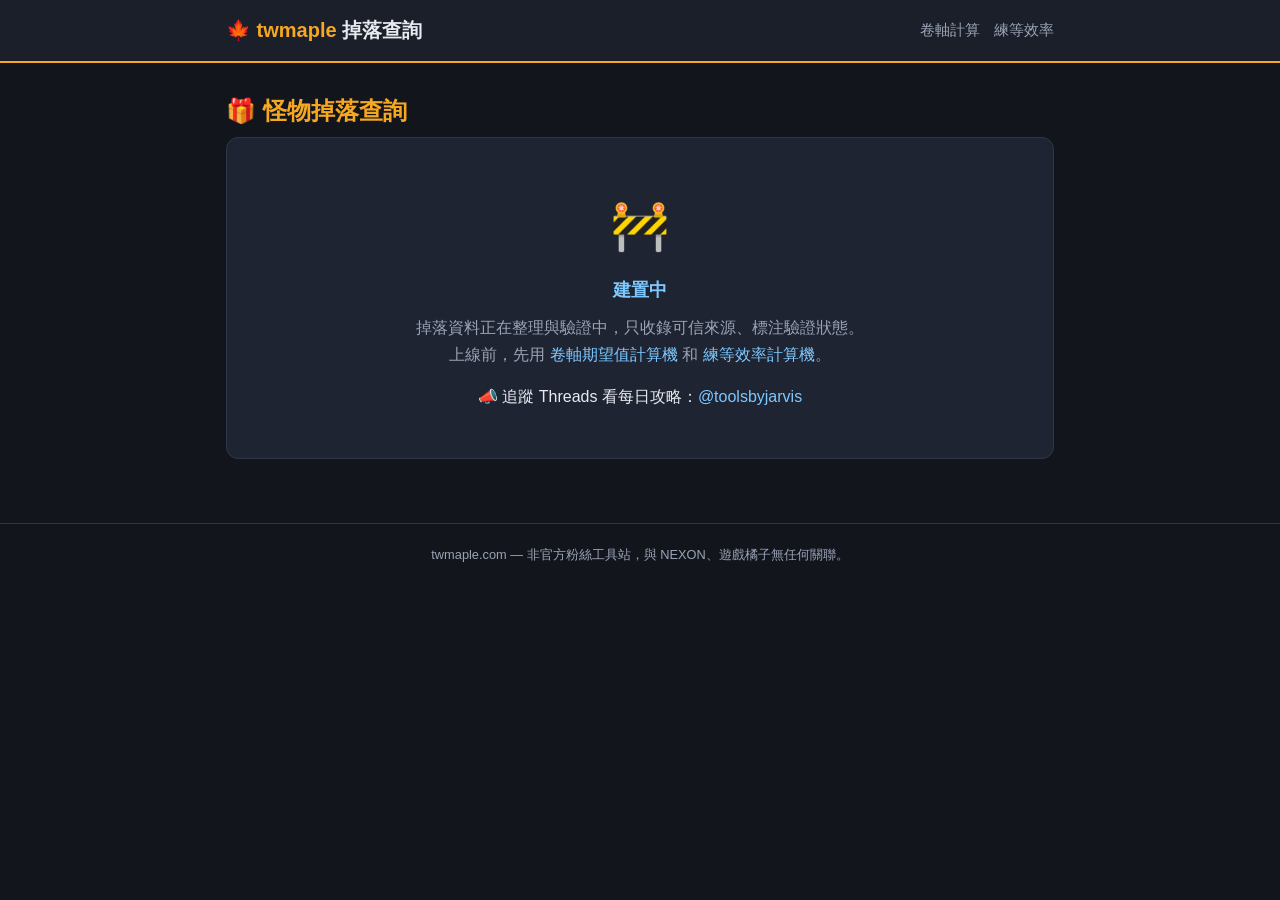
==== drop.html @ 74c35a29 "twmaple v1: 卷軸期望值+練等效率計算機" ====
<!DOCTYPE html>
<html lang="zh-Hant">
<head>
<meta charset="UTF-8">
<meta name="viewport" content="width=device-width,initial-scale=1">
<title>楓之谷經典版 怪物掉落查詢（建置中）｜twmaple</title>
<meta name="description" content="楓之谷經典版怪物掉落查詢工具建置中，掉落資料整理與社群驗證進行中。先用卷軸期望值與練等效率計算機。">
<link rel="canonical" href="https://twmaple.com/drop.html">
<link rel="stylesheet" href="style.css">
</head>
<body>
<header class="site"><div class="wrap">
  <div class="logo"><a href="index.html" style="color:var(--accent)">🍁 twmaple</a> <span>掉落查詢</span></div>
  <nav class="top"><a href="scroll.html">卷軸計算</a><a href="exp.html">練等效率</a></nav>
</div></header>
<main><div class="wrap">
  <h1>🎁 怪物掉落查詢</h1>
  <div class="panel" style="text-align:center;padding:48px 18px">
    <div style="font-size:3rem">🚧</div>
    <h2 style="margin-top:10px">建置中</h2>
    <p style="color:var(--muted);margin-top:8px">掉落資料正在整理與驗證中，只收錄可信來源、標注驗證狀態。<br>上線前，先用 <a href="scroll.html">卷軸期望值計算機</a> 和 <a href="exp.html">練等效率計算機</a>。</p>
    <p style="margin-top:16px">📣 追蹤 Threads 看每日攻略：<a href="https://www.threads.com/@toolsbyjarvis" target="_blank" rel="noopener">@toolsbyjarvis</a></p>
  </div>
</div></main>
<footer><div class="wrap"><p>twmaple.com — 非官方粉絲工具站，與 NEXON、遊戲橘子無任何關聯。</p></div></footer>
</body>
</html>
---- style.css ----
:root{
  --bg:#12151c;--bg2:#1a1f2a;--card:#20263400;--panel:#1e2432;
  --accent:#f6a821;--accent2:#7ec8ff;--text:#e8eaf0;--muted:#9aa3b5;
  --border:#2e3648;--ok:#5dd58a;--bad:#ff7a7a;
}
*{box-sizing:border-box;margin:0;padding:0}
body{background:var(--bg);color:var(--text);font-family:"PingFang TC","Noto Sans TC","Microsoft JhengHei",sans-serif;line-height:1.65;font-size:16px}
a{color:var(--accent2);text-decoration:none}
a:hover{text-decoration:underline}
.wrap{max-width:860px;margin:0 auto;padding:0 16px}
header.site{background:var(--bg2);border-bottom:2px solid var(--accent);padding:14px 0}
header.site .wrap{display:flex;align-items:center;justify-content:space-between;flex-wrap:wrap;gap:8px}
.logo{font-size:1.25rem;font-weight:800;color:var(--accent)}
.logo span{color:var(--text);font-weight:600}
nav.top a{color:var(--muted);margin-left:14px;font-size:.92rem}
nav.top a:hover{color:var(--accent)}
main{padding:28px 0 48px}
h1{font-size:1.5rem;margin-bottom:6px;color:var(--accent)}
h2{font-size:1.15rem;margin:26px 0 10px;color:var(--accent2)}
p.sub{color:var(--muted);margin-bottom:20px;font-size:.95rem}
.cards{display:grid;grid-template-columns:1fr;gap:14px;margin-top:20px}
@media(min-width:640px){.cards{grid-template-columns:repeat(3,1fr)}}
.card{background:var(--panel);border:1px solid var(--border);border-radius:12px;padding:18px;display:block;color:var(--text);transition:.15s}
.card:hover{border-color:var(--accent);text-decoration:none;transform:translateY(-2px)}
.card .ic{font-size:1.8rem}
.card h3{margin:8px 0 4px;font-size:1.05rem;color:var(--accent)}
.card p{color:var(--muted);font-size:.88rem}
.panel{background:var(--panel);border:1px solid var(--border);border-radius:12px;padding:18px;margin-bottom:16px}
label{display:block;font-size:.9rem;color:var(--muted);margin:12px 0 4px}
input,select{width:100%;background:var(--bg);border:1px solid var(--border);border-radius:8px;color:var(--text);padding:10px 12px;font-size:1rem}
input:focus,select:focus{outline:none;border-color:var(--accent)}
.grid2{display:grid;grid-template-columns:1fr;gap:0 16px}
@media(min-width:560px){.grid2{grid-template-columns:1fr 1fr}}
button.go{margin-top:18px;width:100%;background:var(--accent);color:#1a1408;border:none;border-radius:8px;padding:12px;font-size:1.05rem;font-weight:700;cursor:pointer}
button.go:hover{filter:brightness(1.1)}
.presets{display:flex;flex-wrap:wrap;gap:8px;margin-top:10px}
.presets button{background:var(--bg);border:1px solid var(--border);color:var(--accent2);border-radius:20px;padding:6px 14px;font-size:.85rem;cursor:pointer}
.presets button:hover{border-color:var(--accent2)}
.result{background:var(--bg2);border:1px solid var(--accent);border-radius:12px;padding:18px;margin-top:18px;display:none}
.result.show{display:block}
.result .big{font-size:1.5rem;font-weight:800;color:var(--accent)}
.result table{width:100%;border-collapse:collapse;margin-top:12px;font-size:.9rem}
.result th,.result td{padding:6px 8px;border-bottom:1px solid var(--border);text-align:right}
.result th:first-child,.result td:first-child{text-align:left}
.result th{color:var(--muted);font-weight:600}
.ok{color:var(--ok)}.bad{color:var(--bad)}
.note{font-size:.82rem;color:var(--muted);margin-top:14px;border-left:3px solid var(--border);padding-left:10px}
footer{border-top:1px solid var(--border);padding:20px 0 32px;color:var(--muted);font-size:.8rem;text-align:center}
footer a{color:var(--muted)}
.badge{display:inline-block;background:var(--bg);border:1px solid var(--border);border-radius:6px;padding:2px 8px;font-size:.78rem;color:var(--muted);margin-left:6px}
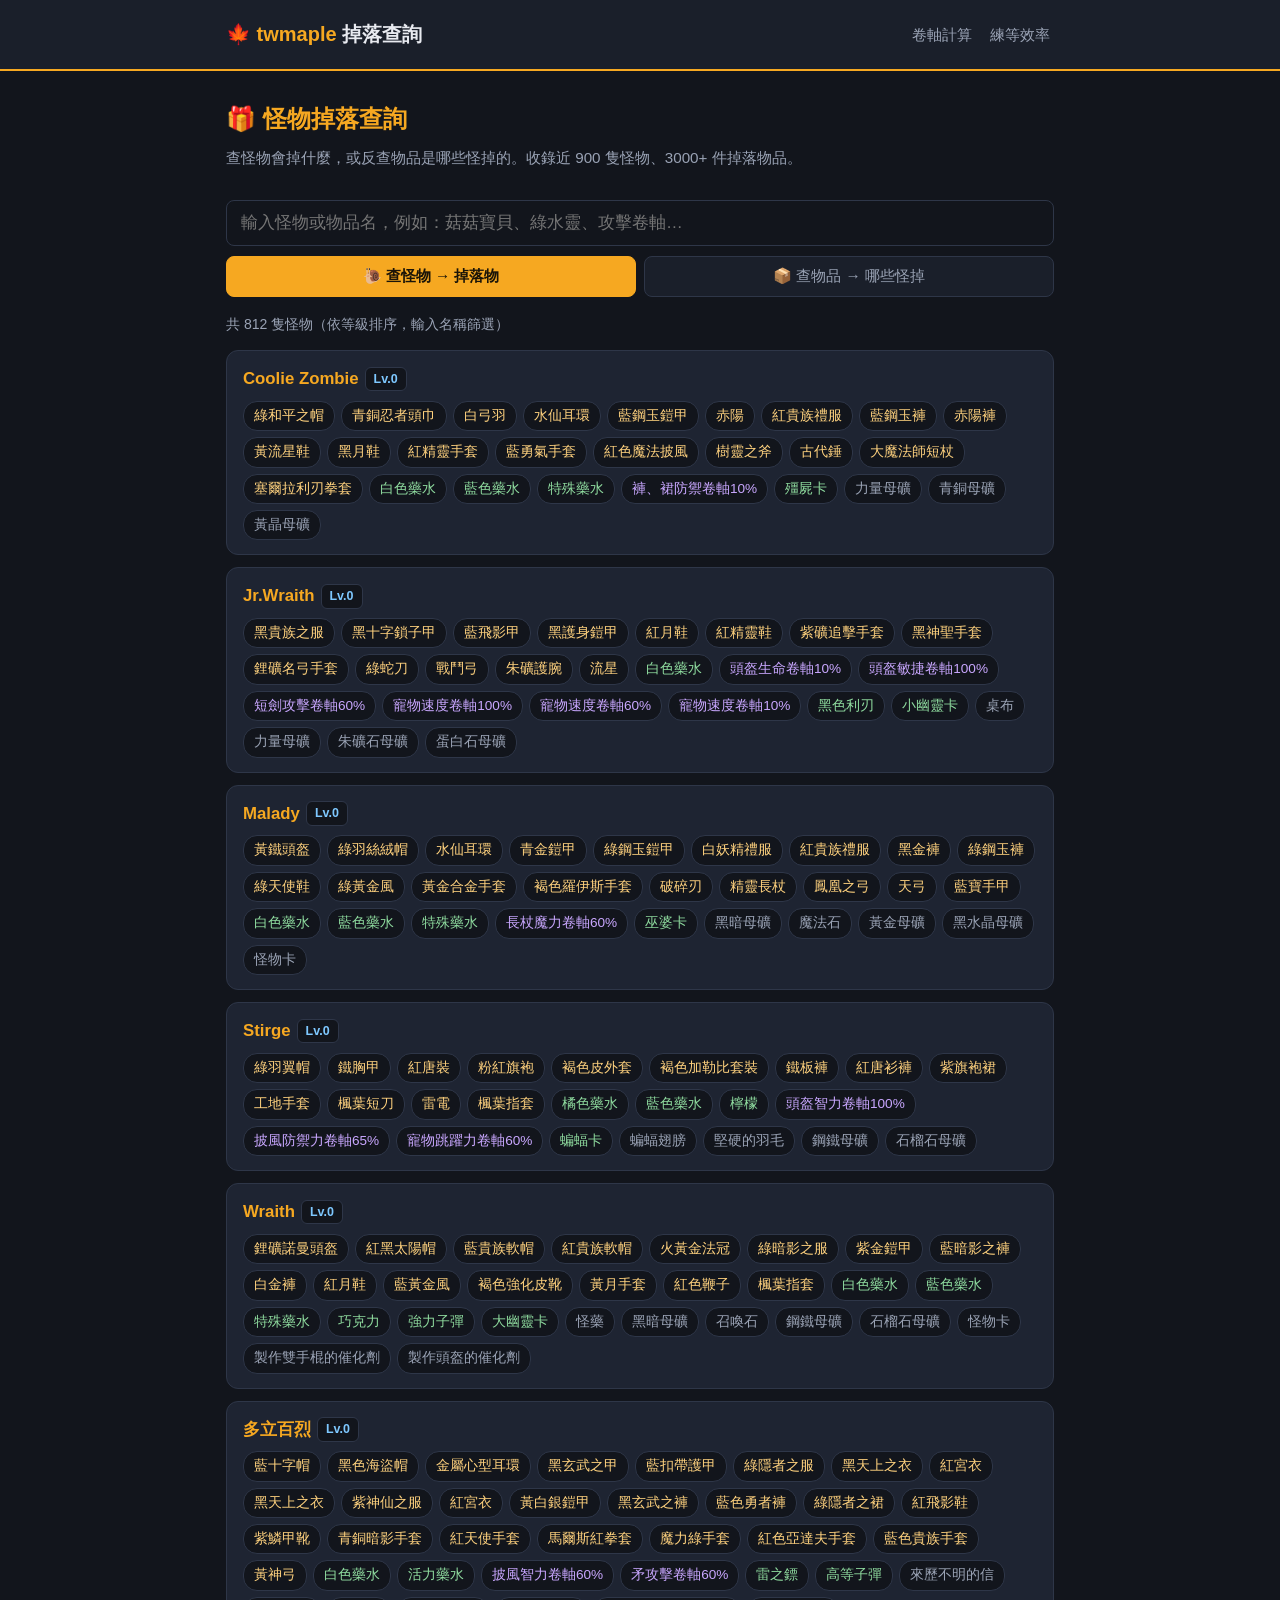
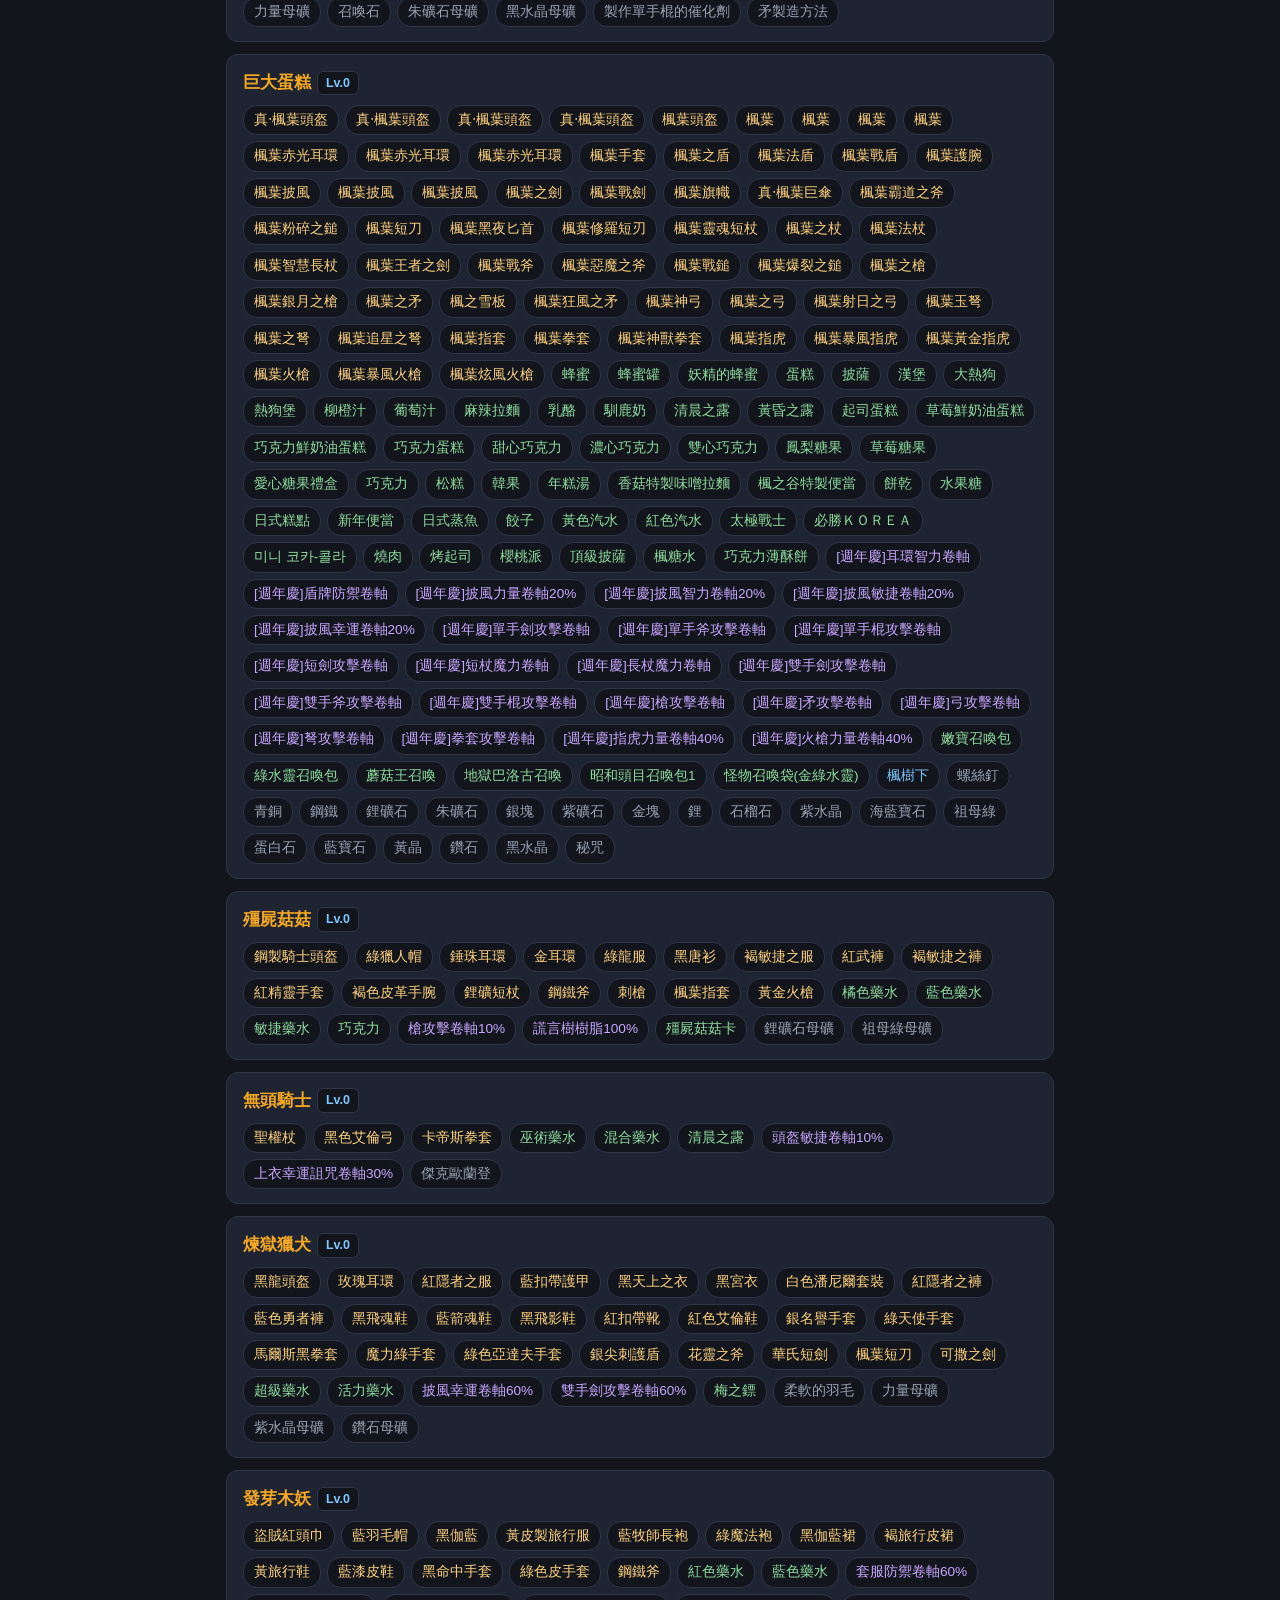
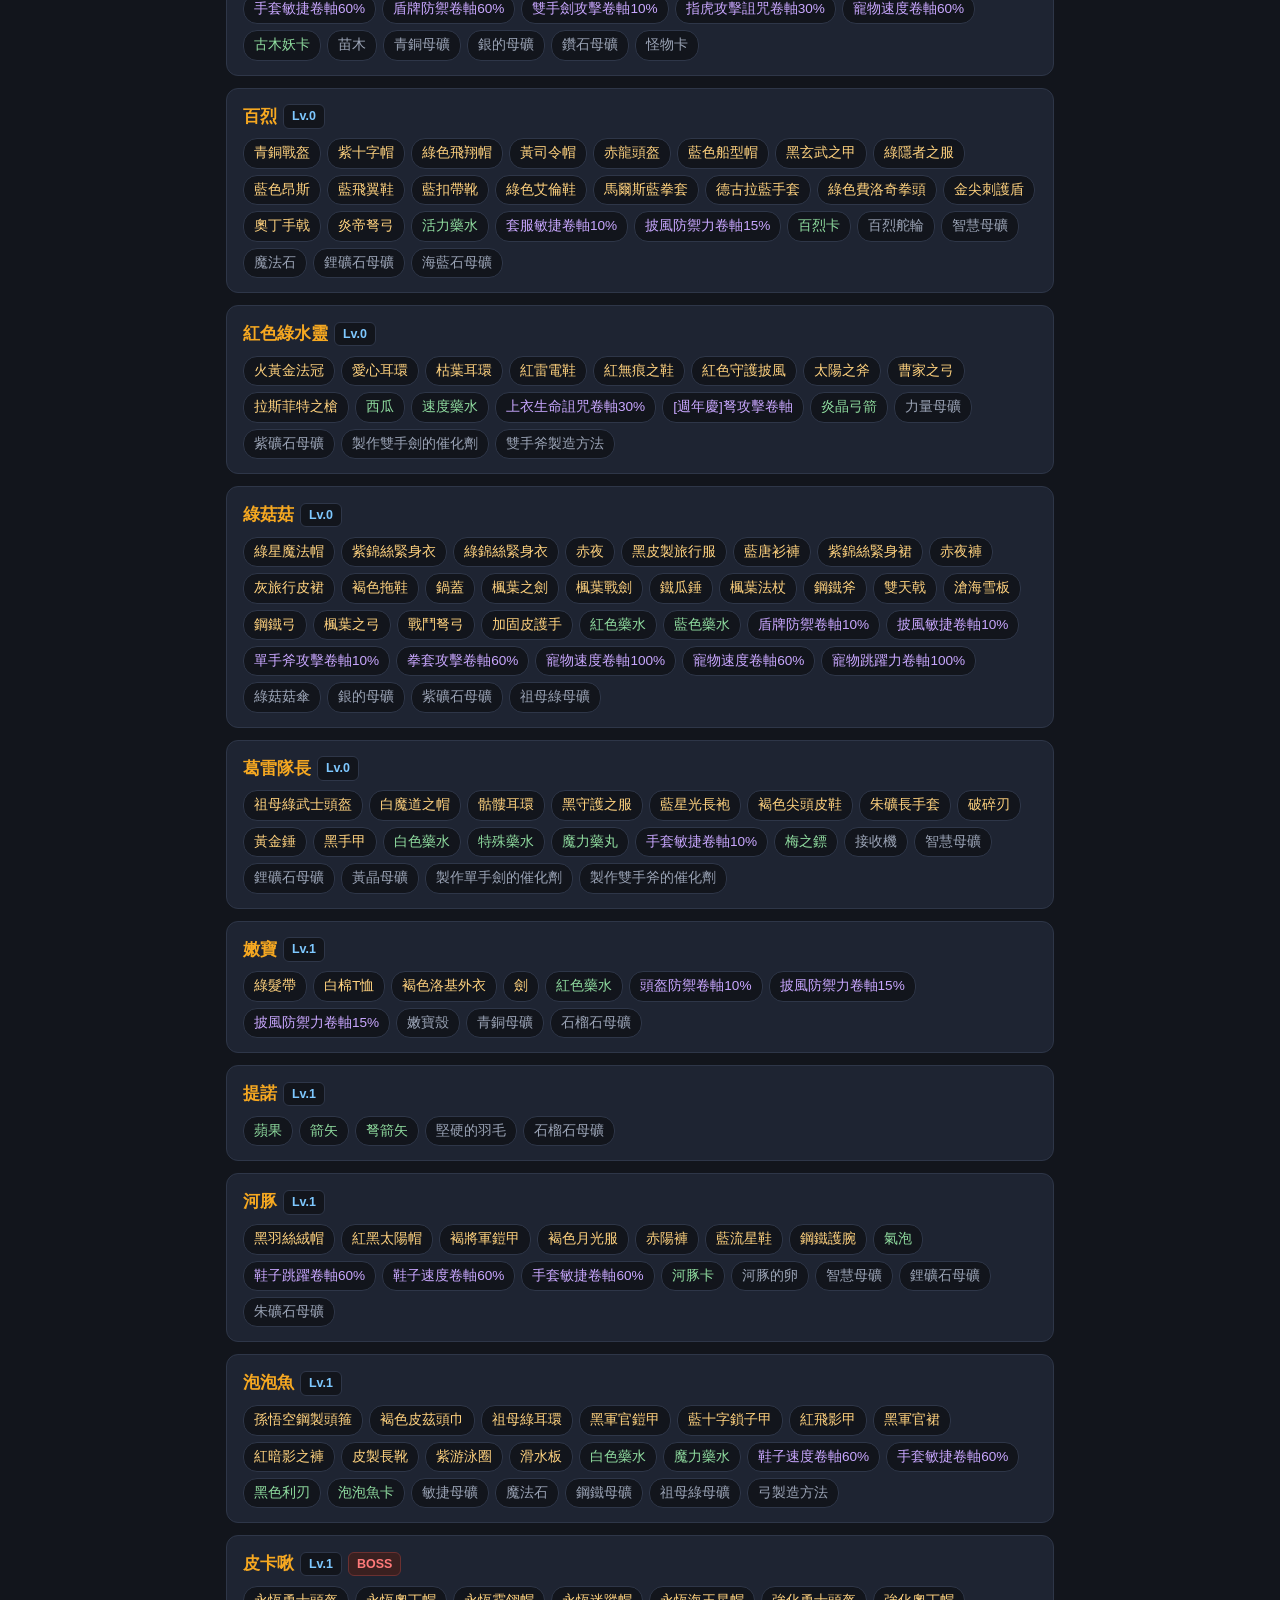
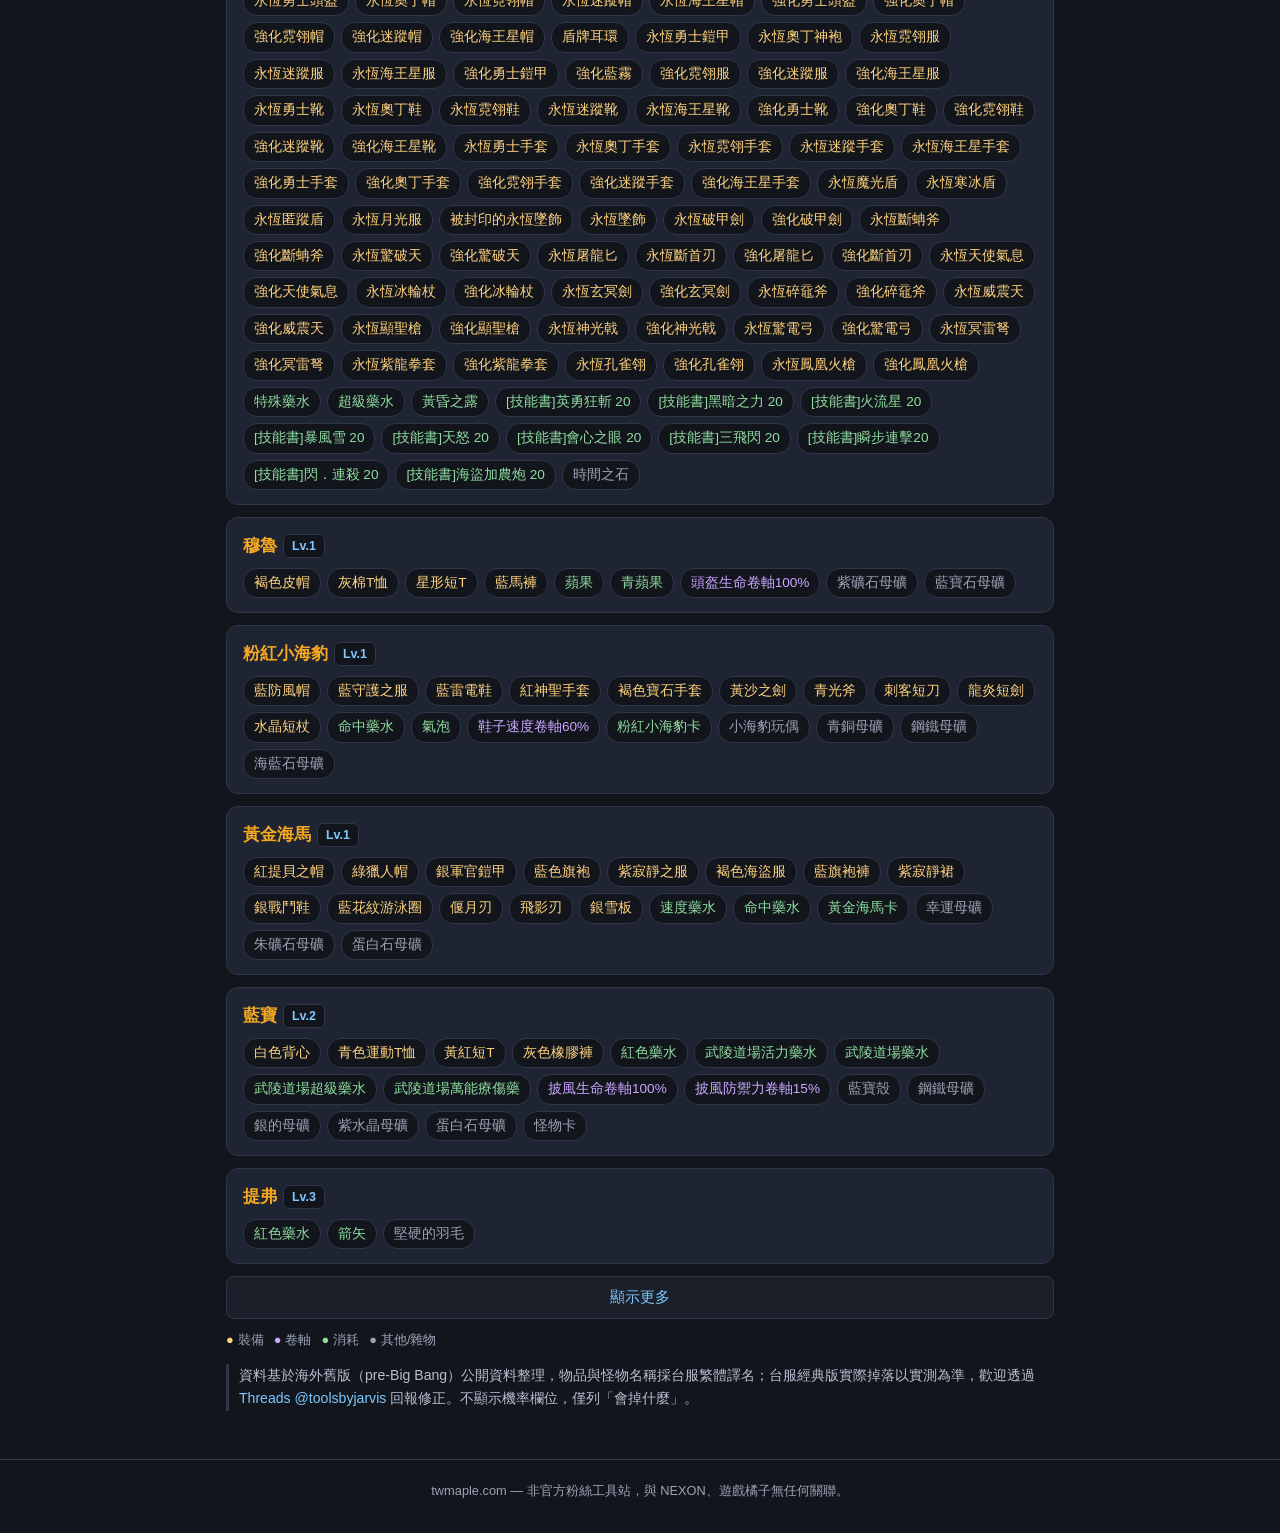
==== commit 9340b6a1: "掉落查詢 v1：近 700 怪 × 3000 物品，繁中雙向搜尋" ====
--- a/drop.html
+++ b/drop.html
@@ -3,10 +3,32 @@
 <head>
 <meta charset="UTF-8">
 <meta name="viewport" content="width=device-width,initial-scale=1">
-<title>楓之谷經典版 怪物掉落查詢（建置中）｜twmaple</title>
-<meta name="description" content="楓之谷經典版怪物掉落查詢工具建置中，掉落資料整理與社群驗證進行中。先用卷軸期望值與練等效率計算機。">
+<title>楓之谷經典版 怪物掉落查詢｜twmaple</title>
+<meta name="description" content="楓之谷經典版怪物掉落查詢：輸入怪物名查掉落物，或輸入物品名查哪些怪會掉。收錄近 900 隻怪物、3000+ 掉落物品，繁體中文，手機可用。">
 <link rel="canonical" href="https://twmaple.com/drop.html">
 <link rel="stylesheet" href="style.css">
+<style>
+.searchbar{position:sticky;top:0;z-index:5;background:var(--bg);padding:10px 0 6px}
+.searchbar input{font-size:1.05rem;padding:12px 14px}
+.tabs{display:flex;gap:8px;margin-top:10px}
+.tabs button{flex:1;background:var(--bg2);border:1px solid var(--border);color:var(--muted);border-radius:8px;padding:9px 0;font-size:.95rem;cursor:pointer}
+.tabs button.on{background:var(--accent);color:#1a1408;font-weight:700;border-color:var(--accent)}
+.hits{margin-top:14px}
+.mobcard{background:var(--panel);border:1px solid var(--border);border-radius:12px;padding:14px 16px;margin-bottom:12px}
+.mobcard h3{color:var(--accent);font-size:1.05rem;display:flex;align-items:center;flex-wrap:wrap;gap:6px}
+.lv{font-size:.78rem;background:var(--bg);border:1px solid var(--border);border-radius:6px;padding:1px 8px;color:var(--accent2);font-weight:600}
+.boss{font-size:.78rem;background:#3a2020;border:1px solid #6b3030;border-radius:6px;padding:1px 8px;color:var(--bad);font-weight:600}
+.dl{margin-top:8px;display:flex;flex-wrap:wrap;gap:6px}
+.it{font-size:.85rem;border:1px solid var(--border);border-radius:14px;padding:3px 10px;background:var(--bg);cursor:pointer}
+.it:hover{border-color:var(--accent2)}
+.it.equip{color:#ffd27e}.it.scroll{color:#c9a7ff}.it.use{color:#8fdc9f}.it.etc{color:#9aa3b5}.it.other{color:#7ec8ff}
+.it.hl{border-color:var(--accent);color:var(--accent);font-weight:700}
+.legend{display:flex;flex-wrap:wrap;gap:10px;font-size:.8rem;color:var(--muted);margin-top:10px}
+.legend span::before{content:"●";margin-right:4px}
+.lg-equip::before{color:#ffd27e}.lg-scroll::before{color:#c9a7ff}.lg-use::before{color:#8fdc9f}.lg-etc::before{color:#9aa3b5}
+.count{color:var(--muted);font-size:.88rem;margin-top:10px}
+.more{width:100%;background:var(--bg2);border:1px solid var(--border);color:var(--accent2);border-radius:8px;padding:10px;font-size:.95rem;cursor:pointer;margin-top:4px}
+</style>
 </head>
 <body>
 <header class="site"><div class="wrap">
@@ -15,13 +37,83 @@
 </div></header>
 <main><div class="wrap">
   <h1>🎁 怪物掉落查詢</h1>
-  <div class="panel" style="text-align:center;padding:48px 18px">
-    <div style="font-size:3rem">🚧</div>
-    <h2 style="margin-top:10px">建置中</h2>
-    <p style="color:var(--muted);margin-top:8px">掉落資料正在整理與驗證中，只收錄可信來源、標注驗證狀態。<br>上線前，先用 <a href="scroll.html">卷軸期望值計算機</a> 和 <a href="exp.html">練等效率計算機</a>。</p>
-    <p style="margin-top:16px">📣 追蹤 Threads 看每日攻略：<a href="https://www.threads.com/@toolsbyjarvis" target="_blank" rel="noopener">@toolsbyjarvis</a></p>
+  <p class="sub">查怪物會掉什麼，或反查物品是哪些怪掉的。收錄近 900 隻怪物、3000+ 件掉落物品。</p>
+
+  <div class="searchbar">
+    <input id="q" type="search" placeholder="輸入怪物或物品名，例如：菇菇寶貝、綠水靈、攻擊卷軸…" autocomplete="off">
+    <div class="tabs">
+      <button id="tabMob" class="on">🐌 查怪物 → 掉落物</button>
+      <button id="tabItem">📦 查物品 → 哪些怪掉</button>
+    </div>
   </div>
+
+  <div id="count" class="count"></div>
+  <div id="hits" class="hits"></div>
+  <button id="more" class="more" style="display:none">顯示更多</button>
+
+  <div class="legend">
+    <span class="lg-equip">裝備</span><span class="lg-scroll">卷軸</span><span class="lg-use">消耗</span><span class="lg-etc">其他/雜物</span>
+  </div>
+  <p class="note">資料基於海外舊版（pre-Big Bang）公開資料整理，物品與怪物名稱採台服繁體譯名；台服經典版實際掉落以實測為準，歡迎透過 <a href="https://www.threads.com/@toolsbyjarvis" target="_blank" rel="noopener">Threads @toolsbyjarvis</a> 回報修正。不顯示機率欄位，僅列「會掉什麼」。</p>
 </div></main>
 <footer><div class="wrap"><p>twmaple.com — 非官方粉絲工具站，與 NEXON、遊戲橘子無任何關聯。</p></div></footer>
+<script>
+let DATA=null, mode='mob', shown=0, curList=[];
+const $=id=>document.getElementById(id);
+const hitsEl=$('hits'), countEl=$('count'), moreBtn=$('more'), qEl=$('q');
+const CATN={equip:'裝備',scroll:'卷軸',use:'消耗',etc:'其他',other:'其他'};
+fetch('data/drops.json').then(r=>r.json()).then(d=>{
+  DATA=d;
+  // 反向索引：itemid -> [mob indexes]
+  DATA.byItem={};
+  d.mobs.forEach((m,idx)=>m.d.forEach(i=>{(DATA.byItem[i]=DATA.byItem[i]||[]).push(idx)}));
+  render();
+});
+function esc(s){return s.replace(/[&<>"]/g,c=>({'&':'&amp;','<':'&lt;','>':'&gt;','"':'&quot;'}[c]))}
+function mobCard(m, hlItem){
+  const tags=m.d.map(i=>{
+    const it=DATA.items[i]; if(!it) return '';
+    const hl=(hlItem&&i==hlItem)?' hl':'';
+    return `<span class="it ${it.c}${hl}" data-i="${i}" title="${CATN[it.c]}">${esc(it.n)}</span>`;
+  }).join('');
+  return `<div class="mobcard"><h3>${esc(m.n)} <span class="lv">Lv.${m.lv}</span>${m.b?'<span class="boss">BOSS</span>':''}</h3><div class="dl">${tags}</div></div>`;
+}
+function render(){
+  if(!DATA) return;
+  const q=qEl.value.trim().toLowerCase();
+  hitsEl.innerHTML=''; shown=0;
+  if(mode==='mob'){
+    curList = q ? DATA.mobs.filter(m=>m.n.toLowerCase().includes(q)) : DATA.mobs;
+    countEl.textContent = q ? `找到 ${curList.length} 隻怪物` : `共 ${DATA.mobs.length} 隻怪物（依等級排序，輸入名稱篩選）`;
+    showMore();
+  }else{
+    if(!q){ countEl.textContent='輸入物品名稱，例如：攻擊卷軸、青銅、楓葉'; moreBtn.style.display='none'; return; }
+    const ids=Object.keys(DATA.items).filter(i=>DATA.items[i].n.toLowerCase().includes(q));
+    countEl.textContent=`找到 ${ids.length} 件物品`;
+    let html='';
+    ids.slice(0,30).forEach(i=>{
+      const it=DATA.items[i], mobs=(DATA.byItem[i]||[]).map(x=>DATA.mobs[x]);
+      html+=`<div class="mobcard"><h3><span class="it ${it.c} hl">${esc(it.n)}</span> <span class="lv">${CATN[it.c]}</span></h3><div class="dl">${mobs.sort((a,b)=>a.lv-b.lv).map(m=>`<span class="it" data-m="${m.id}">${esc(m.n)} <small style="color:var(--muted)">Lv.${m.lv}</small></span>`).join('')||'<span style="color:var(--muted);font-size:.85rem">無怪物掉落記錄</span>'}</div></div>`;
+    });
+    if(ids.length>30) html+=`<p class="count">僅顯示前 30 件，請輸入更完整名稱。</p>`;
+    hitsEl.innerHTML=html; moreBtn.style.display='none';
+  }
+}
+function showMore(){
+  const next=curList.slice(shown,shown+25);
+  hitsEl.insertAdjacentHTML('beforeend', next.map(m=>mobCard(m)).join(''));
+  shown+=next.length;
+  moreBtn.style.display = shown<curList.length ? 'block' : 'none';
+}
+moreBtn.onclick=showMore;
+qEl.addEventListener('input',()=>render());
+$('tabMob').onclick=()=>{mode='mob';$('tabMob').classList.add('on');$('tabItem').classList.remove('on');render();};
+$('tabItem').onclick=()=>{mode='item';$('tabItem').classList.add('on');$('tabMob').classList.remove('on');render();};
+hitsEl.addEventListener('click',e=>{
+  const t=e.target.closest('.it'); if(!t) return;
+  if(t.dataset.i){ mode='item'; $('tabItem').click(); qEl.value=DATA.items[t.dataset.i].n; render(); window.scrollTo({top:0}); }
+  else if(t.dataset.m){ mode='mob'; $('tabMob').click(); const m=DATA.mobs.find(x=>x.id==t.dataset.m); if(m){qEl.value=m.n; render(); window.scrollTo({top:0});} }
+});
+</script>
 </body>
 </html>
--- a/style.css
+++ b/style.css
@@ -12,7 +12,7 @@
 header.site .wrap{display:flex;align-items:center;justify-content:space-between;flex-wrap:wrap;gap:8px}
 .logo{font-size:1.25rem;font-weight:800;color:var(--accent)}
 .logo span{color:var(--text);font-weight:600}
-nav.top a{color:var(--muted);margin-left:14px;font-size:.92rem}
+nav.top a{color:var(--muted);margin-left:10px;font-size:.95rem;padding:8px 4px;display:inline-block}
 nav.top a:hover{color:var(--accent)}
 main{padding:28px 0 48px}
 h1{font-size:1.5rem;margin-bottom:6px;color:var(--accent)}
@@ -40,11 +40,13 @@
 .result.show{display:block}
 .result .big{font-size:1.5rem;font-weight:800;color:var(--accent)}
 .result table{width:100%;border-collapse:collapse;margin-top:12px;font-size:.9rem}
+.result td,.result th{white-space:nowrap}
+.result{overflow-x:auto}
 .result th,.result td{padding:6px 8px;border-bottom:1px solid var(--border);text-align:right}
 .result th:first-child,.result td:first-child{text-align:left}
 .result th{color:var(--muted);font-weight:600}
 .ok{color:var(--ok)}.bad{color:var(--bad)}
-.note{font-size:.82rem;color:var(--muted);margin-top:14px;border-left:3px solid var(--border);padding-left:10px}
+.note{font-size:.88rem;color:#b6bfd1;margin-top:14px;border-left:3px solid var(--border);padding-left:10px}
 footer{border-top:1px solid var(--border);padding:20px 0 32px;color:var(--muted);font-size:.8rem;text-align:center}
 footer a{color:var(--muted)}
 .badge{display:inline-block;background:var(--bg);border:1px solid var(--border);border-radius:6px;padding:2px 8px;font-size:.78rem;color:var(--muted);margin-left:6px}
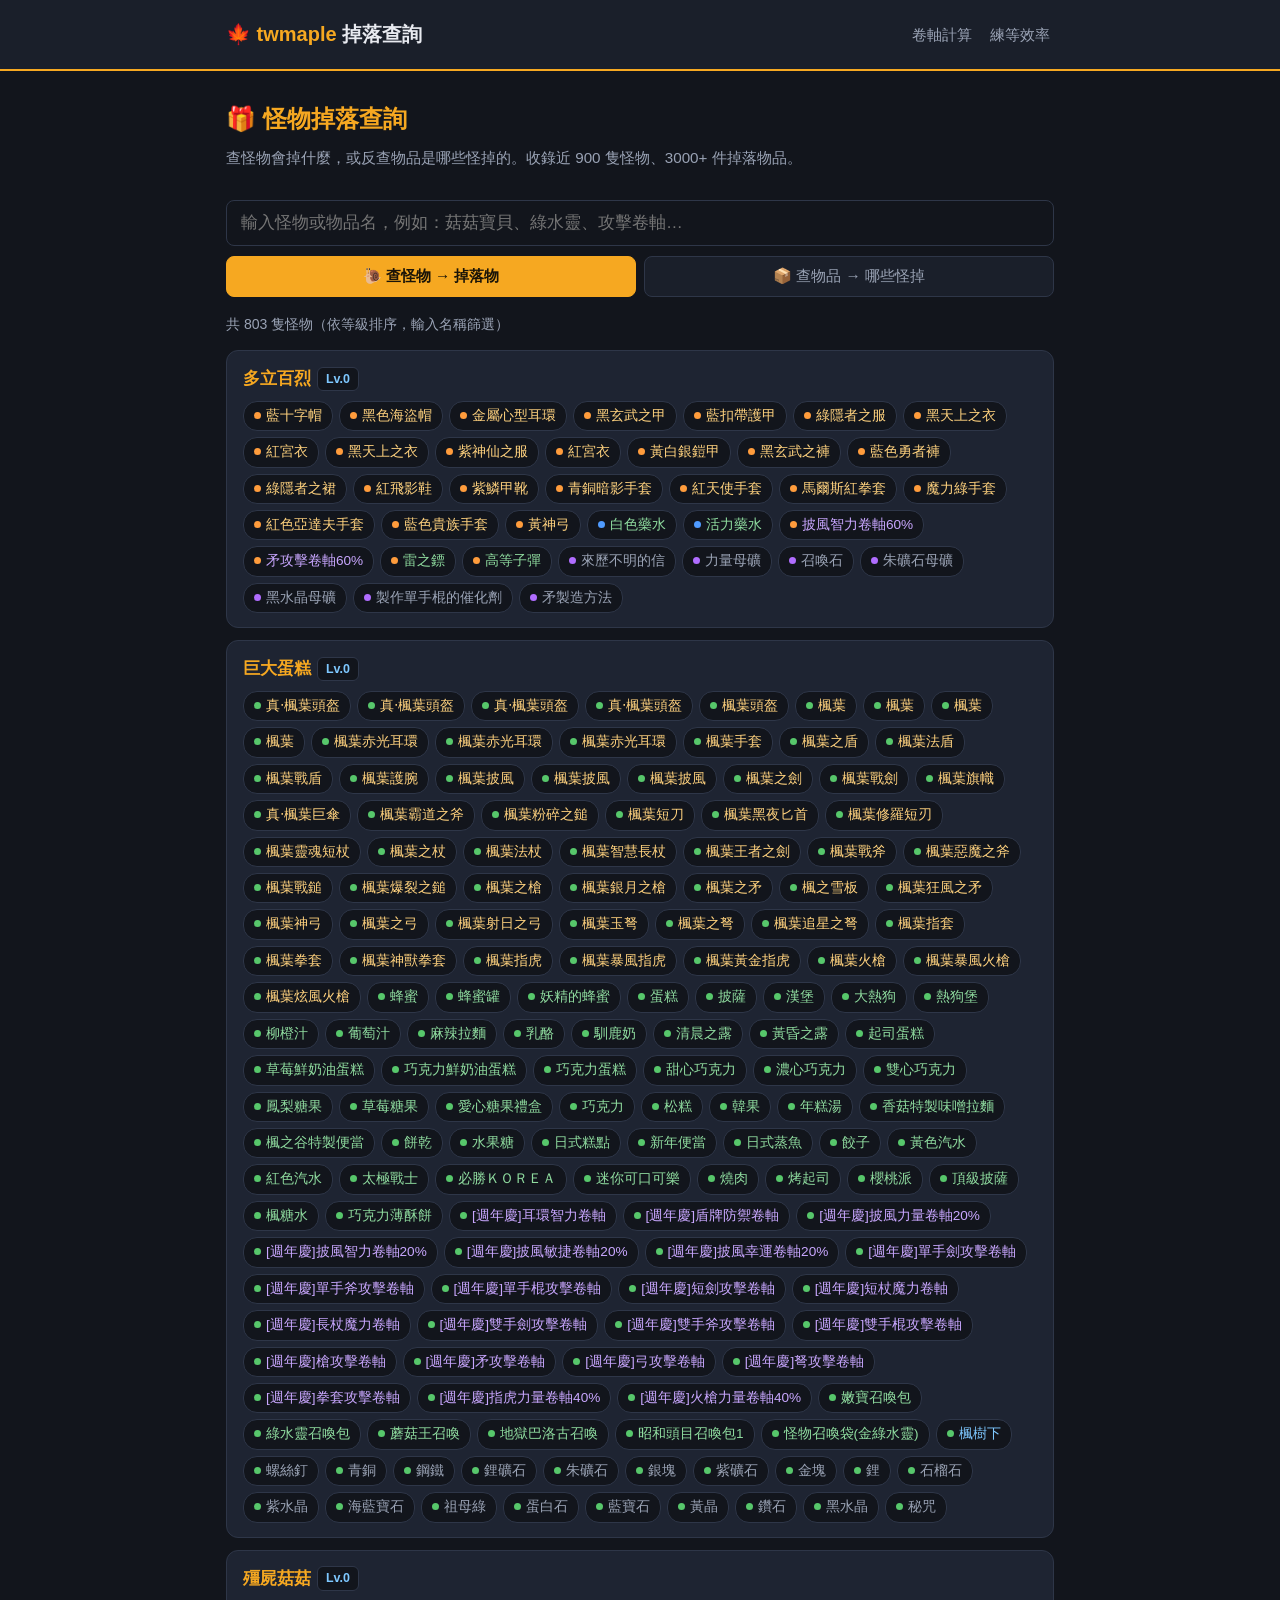
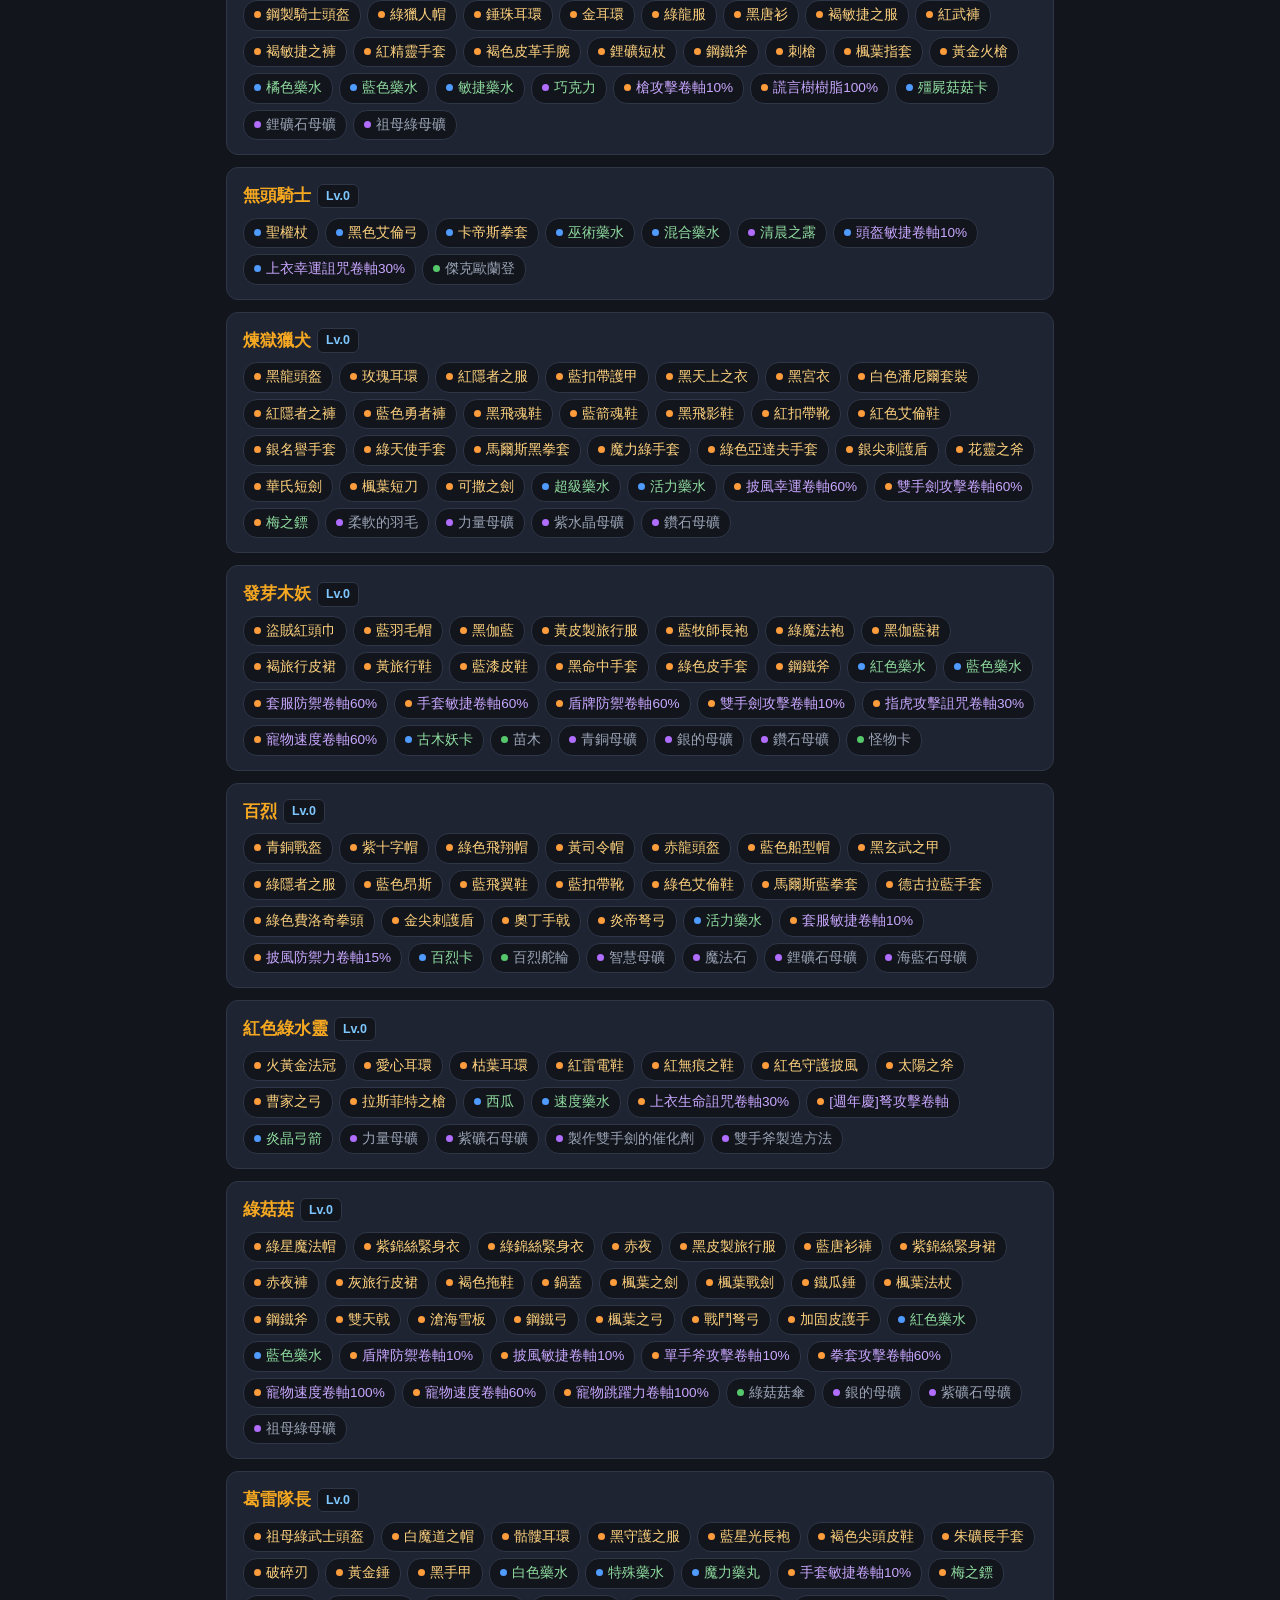
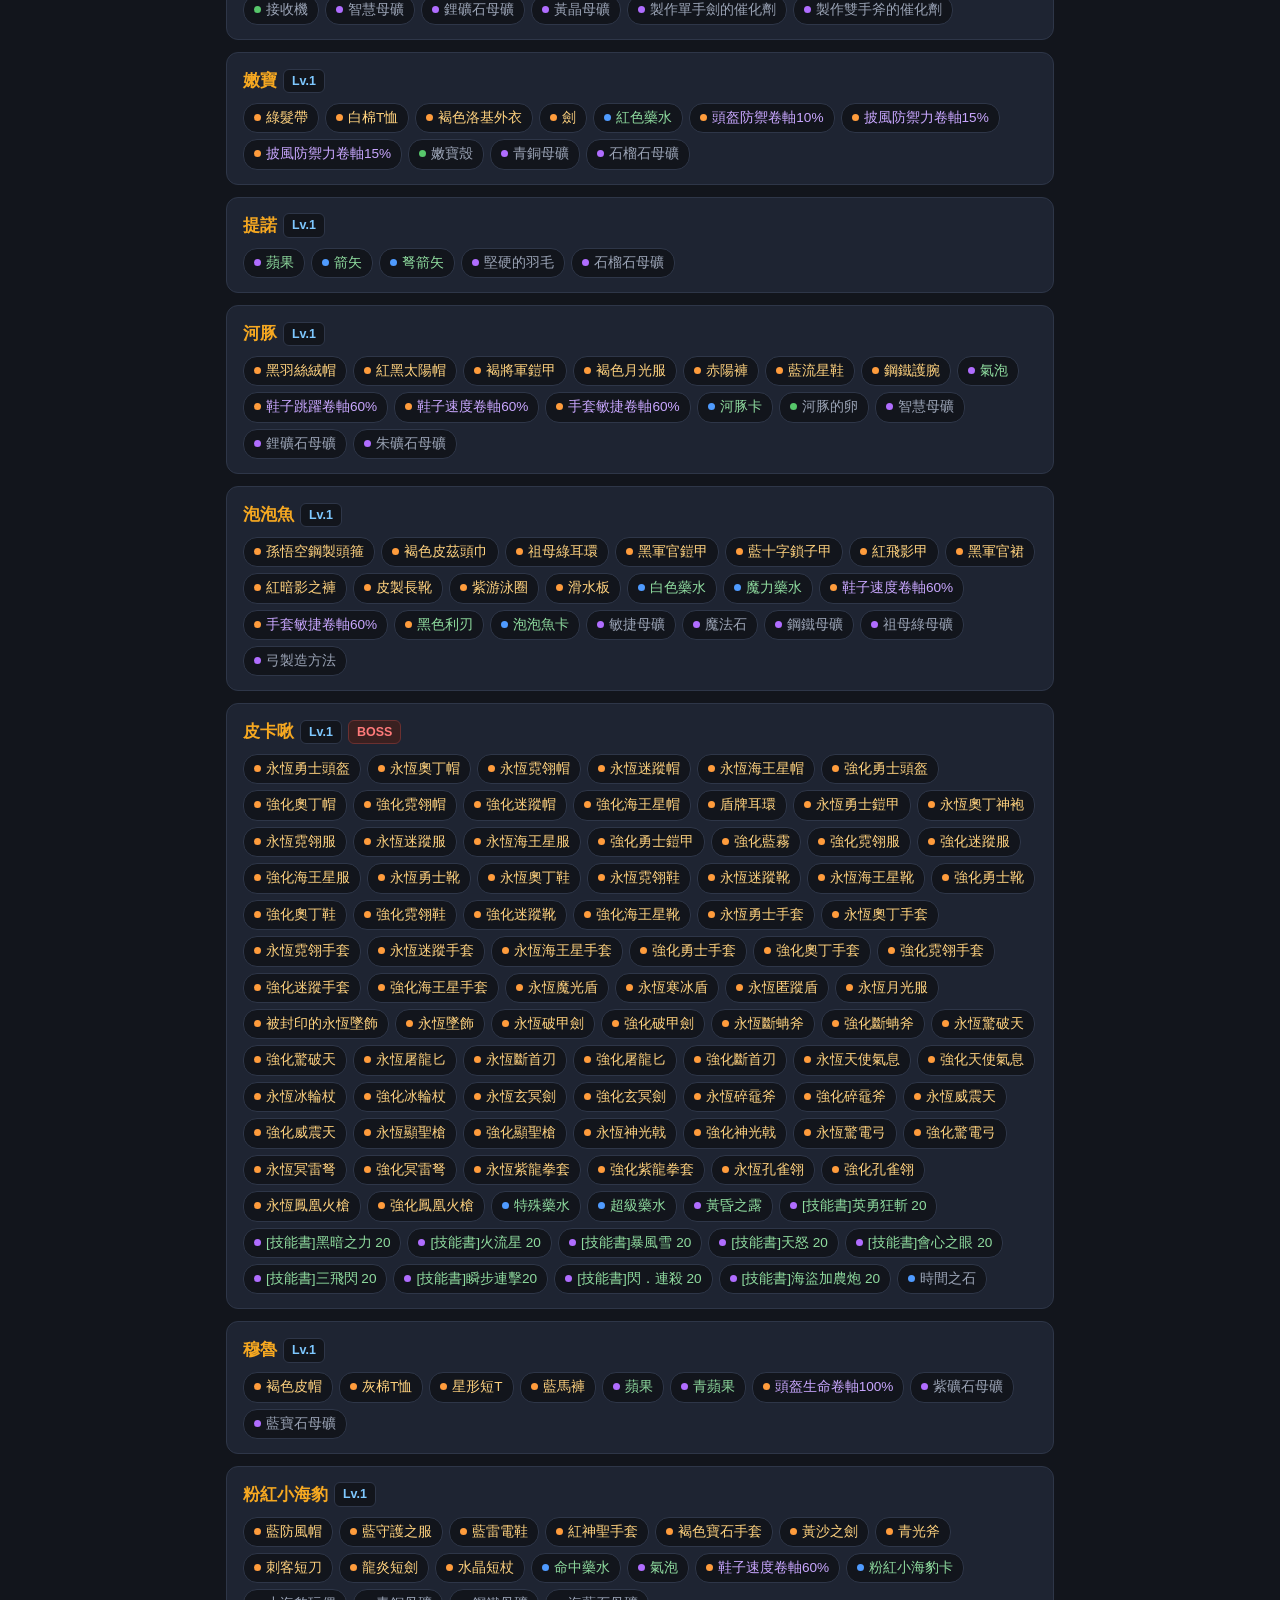
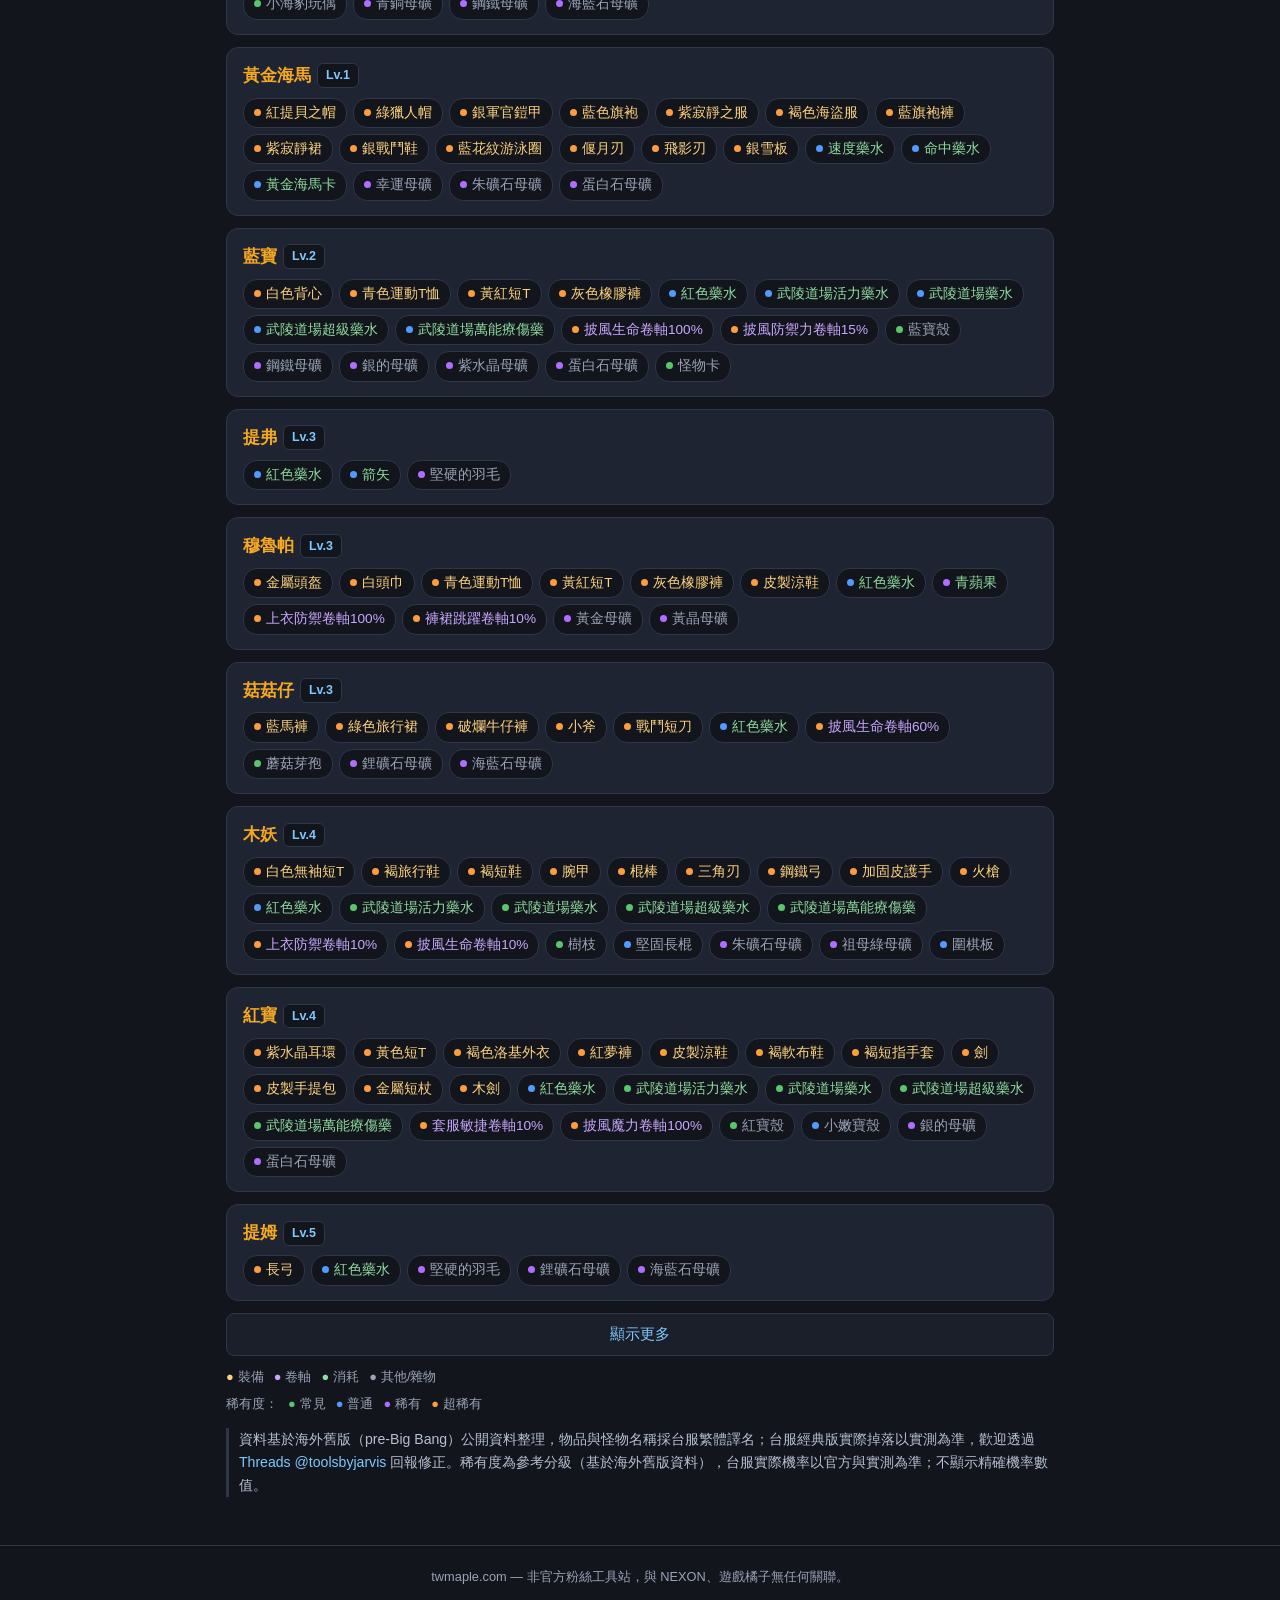
==== commit 34b159e1: "feat: 掉落稀有度四檔分級（常見/普通/稀有/超稀有），色點+圖例+免責註記" ====
--- a/drop.html
+++ b/drop.html
@@ -23,6 +23,10 @@
 .it:hover{border-color:var(--accent2)}
 .it.equip{color:#ffd27e}.it.scroll{color:#c9a7ff}.it.use{color:#8fdc9f}.it.etc{color:#9aa3b5}.it.other{color:#7ec8ff}
 .it.hl{border-color:var(--accent);color:var(--accent);font-weight:700}
+.it.r0::before,.it.r1::before,.it.r2::before,.it.r3::before{content:"";display:inline-block;width:7px;height:7px;border-radius:50%;margin-right:5px;vertical-align:1px}
+.it.r0::before{background:#57c76b}.it.r1::before{background:#4f9bff}.it.r2::before{background:#b06dff}.it.r3::before{background:#ff9c3c}
+.legend .lr::before{content:"●";margin-right:4px}
+.lr0::before{color:#57c76b}.lr1::before{color:#4f9bff}.lr2::before{color:#b06dff}.lr3::before{color:#ff9c3c}
 .legend{display:flex;flex-wrap:wrap;gap:10px;font-size:.8rem;color:var(--muted);margin-top:10px}
 .legend span::before{content:"●";margin-right:4px}
 .lg-equip::before{color:#ffd27e}.lg-scroll::before{color:#c9a7ff}.lg-use::before{color:#8fdc9f}.lg-etc::before{color:#9aa3b5}
@@ -54,7 +58,10 @@
   <div class="legend">
     <span class="lg-equip">裝備</span><span class="lg-scroll">卷軸</span><span class="lg-use">消耗</span><span class="lg-etc">其他/雜物</span>
   </div>
-  <p class="note">資料基於海外舊版（pre-Big Bang）公開資料整理，物品與怪物名稱採台服繁體譯名；台服經典版實際掉落以實測為準，歡迎透過 <a href="https://www.threads.com/@toolsbyjarvis" target="_blank" rel="noopener">Threads @toolsbyjarvis</a> 回報修正。不顯示機率欄位，僅列「會掉什麼」。</p>
+  <div class="legend" style="margin-top:6px">
+    稀有度：<span class="lr lr0">常見</span><span class="lr lr1">普通</span><span class="lr lr2">稀有</span><span class="lr lr3">超稀有</span>
+  </div>
+  <p class="note">資料基於海外舊版（pre-Big Bang）公開資料整理，物品與怪物名稱採台服繁體譯名；台服經典版實際掉落以實測為準，歡迎透過 <a href="https://www.threads.com/@toolsbyjarvis" target="_blank" rel="noopener">Threads @toolsbyjarvis</a> 回報修正。稀有度為參考分級（基於海外舊版資料），台服實際機率以官方與實測為準；不顯示精確機率數值。</p>
 </div></main>
 <footer><div class="wrap"><p>twmaple.com — 非官方粉絲工具站，與 NEXON、遊戲橘子無任何關聯。</p></div></footer>
 <script>
@@ -62,19 +69,21 @@
 const $=id=>document.getElementById(id);
 const hitsEl=$('hits'), countEl=$('count'), moreBtn=$('more'), qEl=$('q');
 const CATN={equip:'裝備',scroll:'卷軸',use:'消耗',etc:'其他',other:'其他'};
+const RN=['常見','普通','稀有','超稀有'];
 fetch('data/drops.json').then(r=>r.json()).then(d=>{
   DATA=d;
   // 反向索引：itemid -> [mob indexes]
   DATA.byItem={};
-  d.mobs.forEach((m,idx)=>m.d.forEach(i=>{(DATA.byItem[i]=DATA.byItem[i]||[]).push(idx)}));
+  d.mobs.forEach((m,idx)=>m.d.forEach(p=>{(DATA.byItem[p[0]]=DATA.byItem[p[0]]||[]).push([idx,p[1]])}));
   render();
 });
 function esc(s){return s.replace(/[&<>"]/g,c=>({'&':'&amp;','<':'&lt;','>':'&gt;','"':'&quot;'}[c]))}
 function mobCard(m, hlItem){
-  const tags=m.d.map(i=>{
+  const tags=m.d.map(p=>{
+    const i=p[0], r=p[1];
     const it=DATA.items[i]; if(!it) return '';
     const hl=(hlItem&&i==hlItem)?' hl':'';
-    return `<span class="it ${it.c}${hl}" data-i="${i}" title="${CATN[it.c]}">${esc(it.n)}</span>`;
+    return `<span class="it ${it.c} r${r}${hl}" data-i="${i}" title="${CATN[it.c]}・${RN[r]}">${esc(it.n)}</span>`;
   }).join('');
   return `<div class="mobcard"><h3>${esc(m.n)} <span class="lv">Lv.${m.lv}</span>${m.b?'<span class="boss">BOSS</span>':''}</h3><div class="dl">${tags}</div></div>`;
 }
@@ -92,8 +101,8 @@
     countEl.textContent=`找到 ${ids.length} 件物品`;
     let html='';
     ids.slice(0,30).forEach(i=>{
-      const it=DATA.items[i], mobs=(DATA.byItem[i]||[]).map(x=>DATA.mobs[x]);
-      html+=`<div class="mobcard"><h3><span class="it ${it.c} hl">${esc(it.n)}</span> <span class="lv">${CATN[it.c]}</span></h3><div class="dl">${mobs.sort((a,b)=>a.lv-b.lv).map(m=>`<span class="it" data-m="${m.id}">${esc(m.n)} <small style="color:var(--muted)">Lv.${m.lv}</small></span>`).join('')||'<span style="color:var(--muted);font-size:.85rem">無怪物掉落記錄</span>'}</div></div>`;
+      const it=DATA.items[i], mobs=(DATA.byItem[i]||[]).map(x=>({m:DATA.mobs[x[0]],r:x[1]}));
+      html+=`<div class="mobcard"><h3><span class="it ${it.c} hl">${esc(it.n)}</span> <span class="lv">${CATN[it.c]}</span></h3><div class="dl">${mobs.sort((a,b)=>a.m.lv-b.m.lv).map(o=>`<span class="it r${o.r}" data-m="${o.m.id}" title="${RN[o.r]}">${esc(o.m.n)} <small style="color:var(--muted)">Lv.${o.m.lv}</small></span>`).join('')||'<span style="color:var(--muted);font-size:.85rem">無怪物掉落記錄</span>'}</div></div>`;
     });
     if(ids.length>30) html+=`<p class="count">僅顯示前 30 件，請輸入更完整名稱。</p>`;
     hitsEl.innerHTML=html; moreBtn.style.display='none';
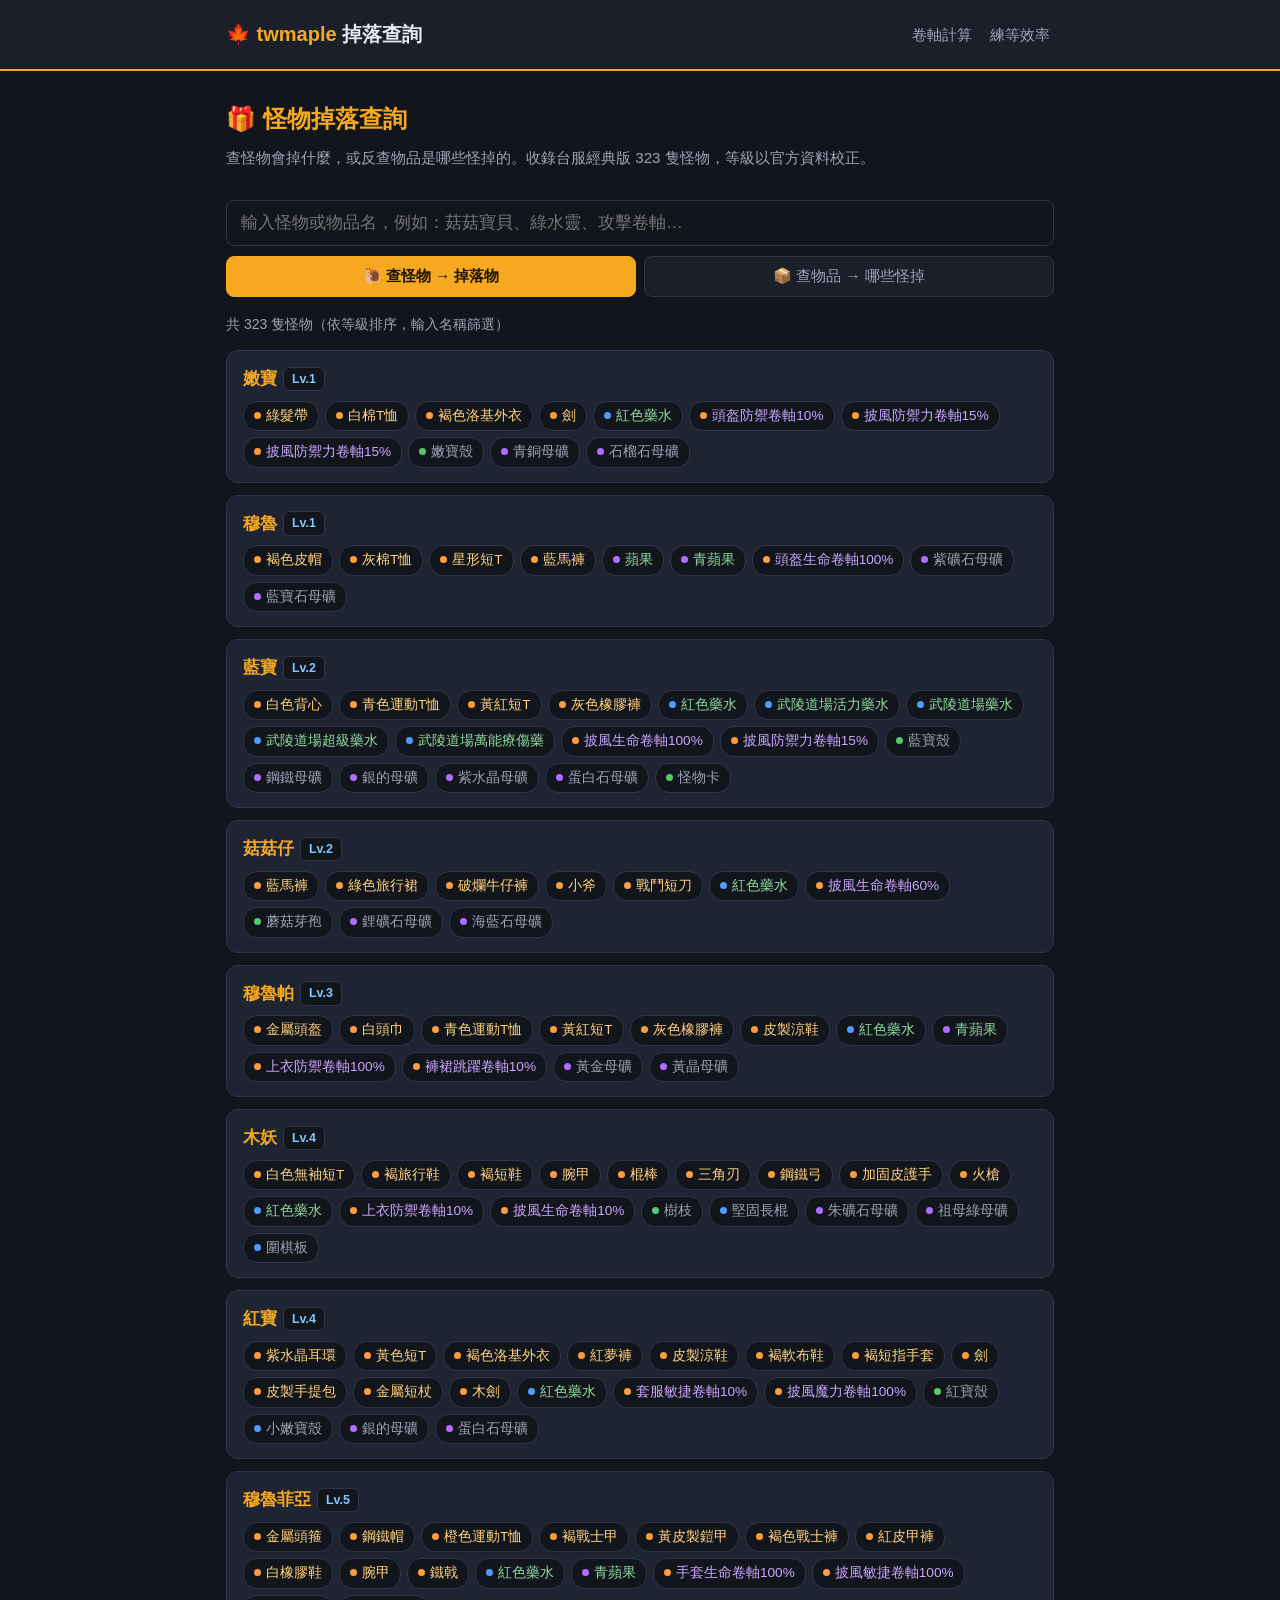
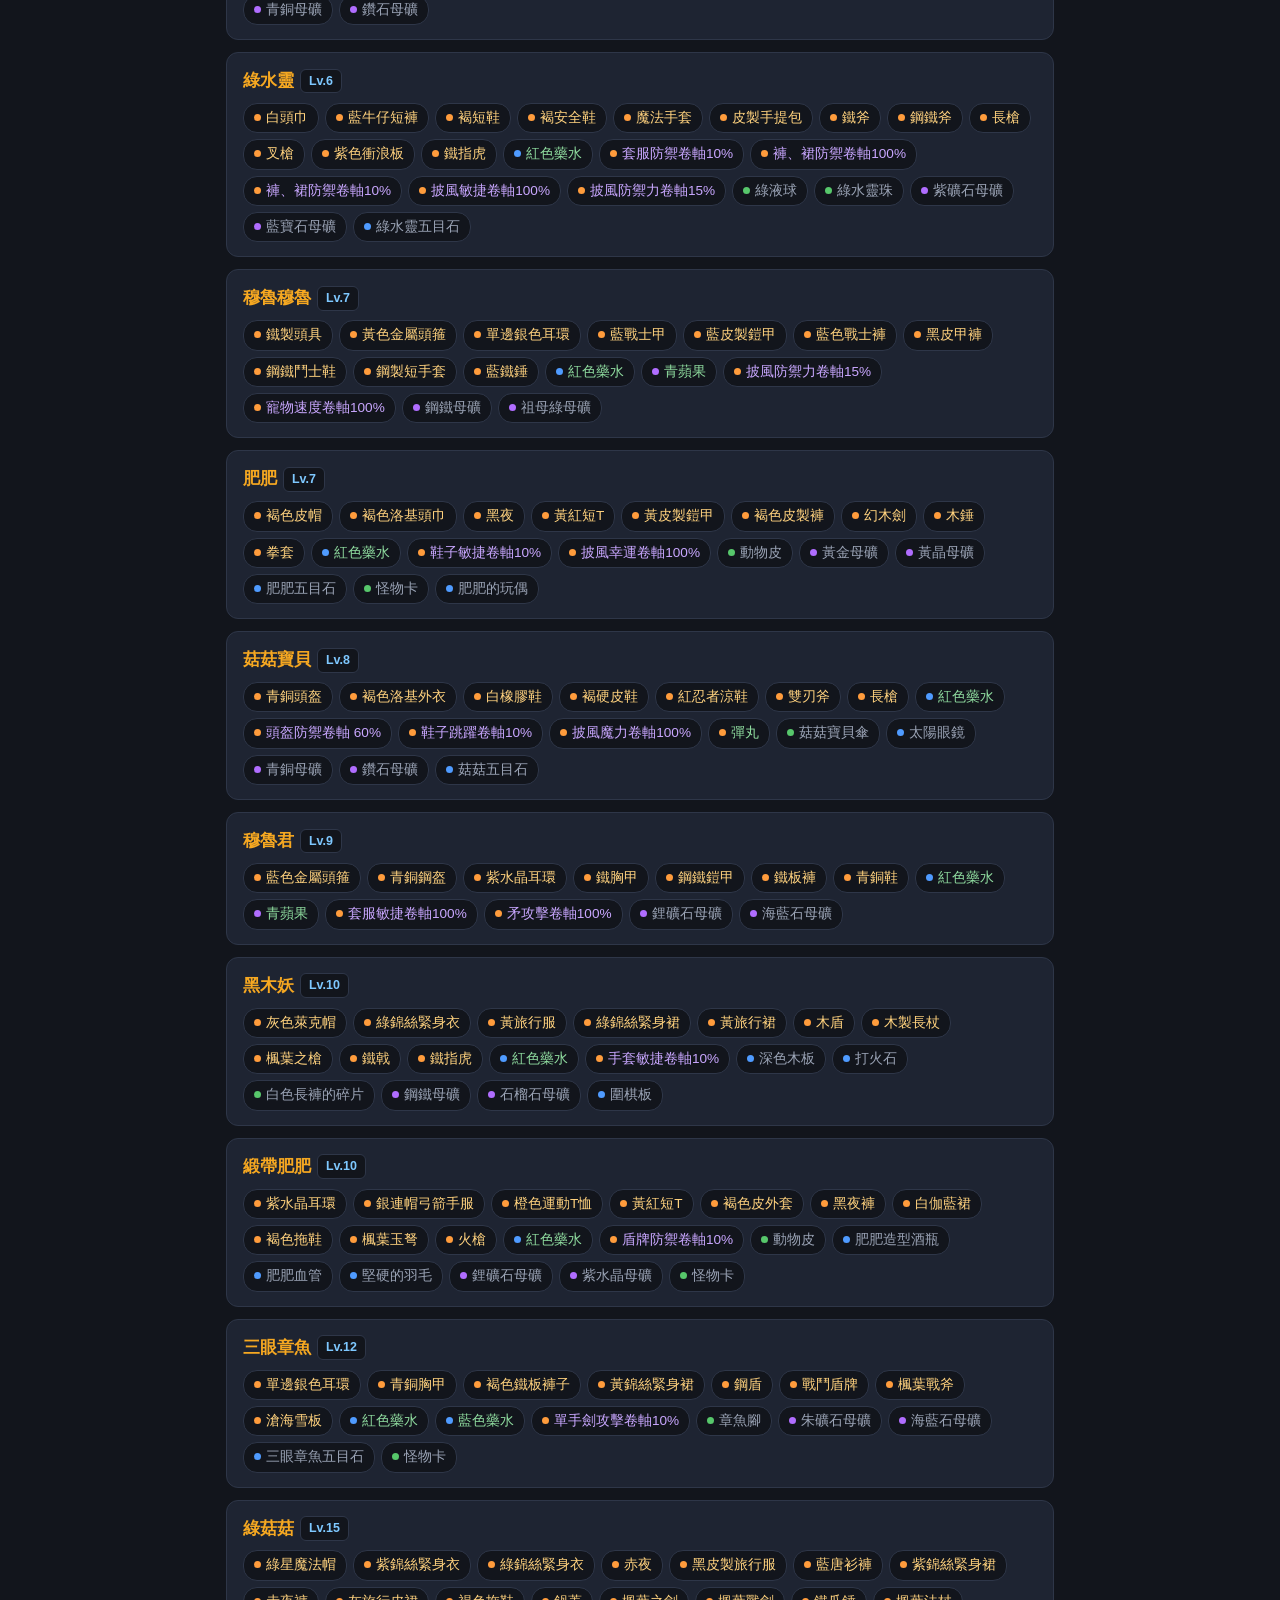
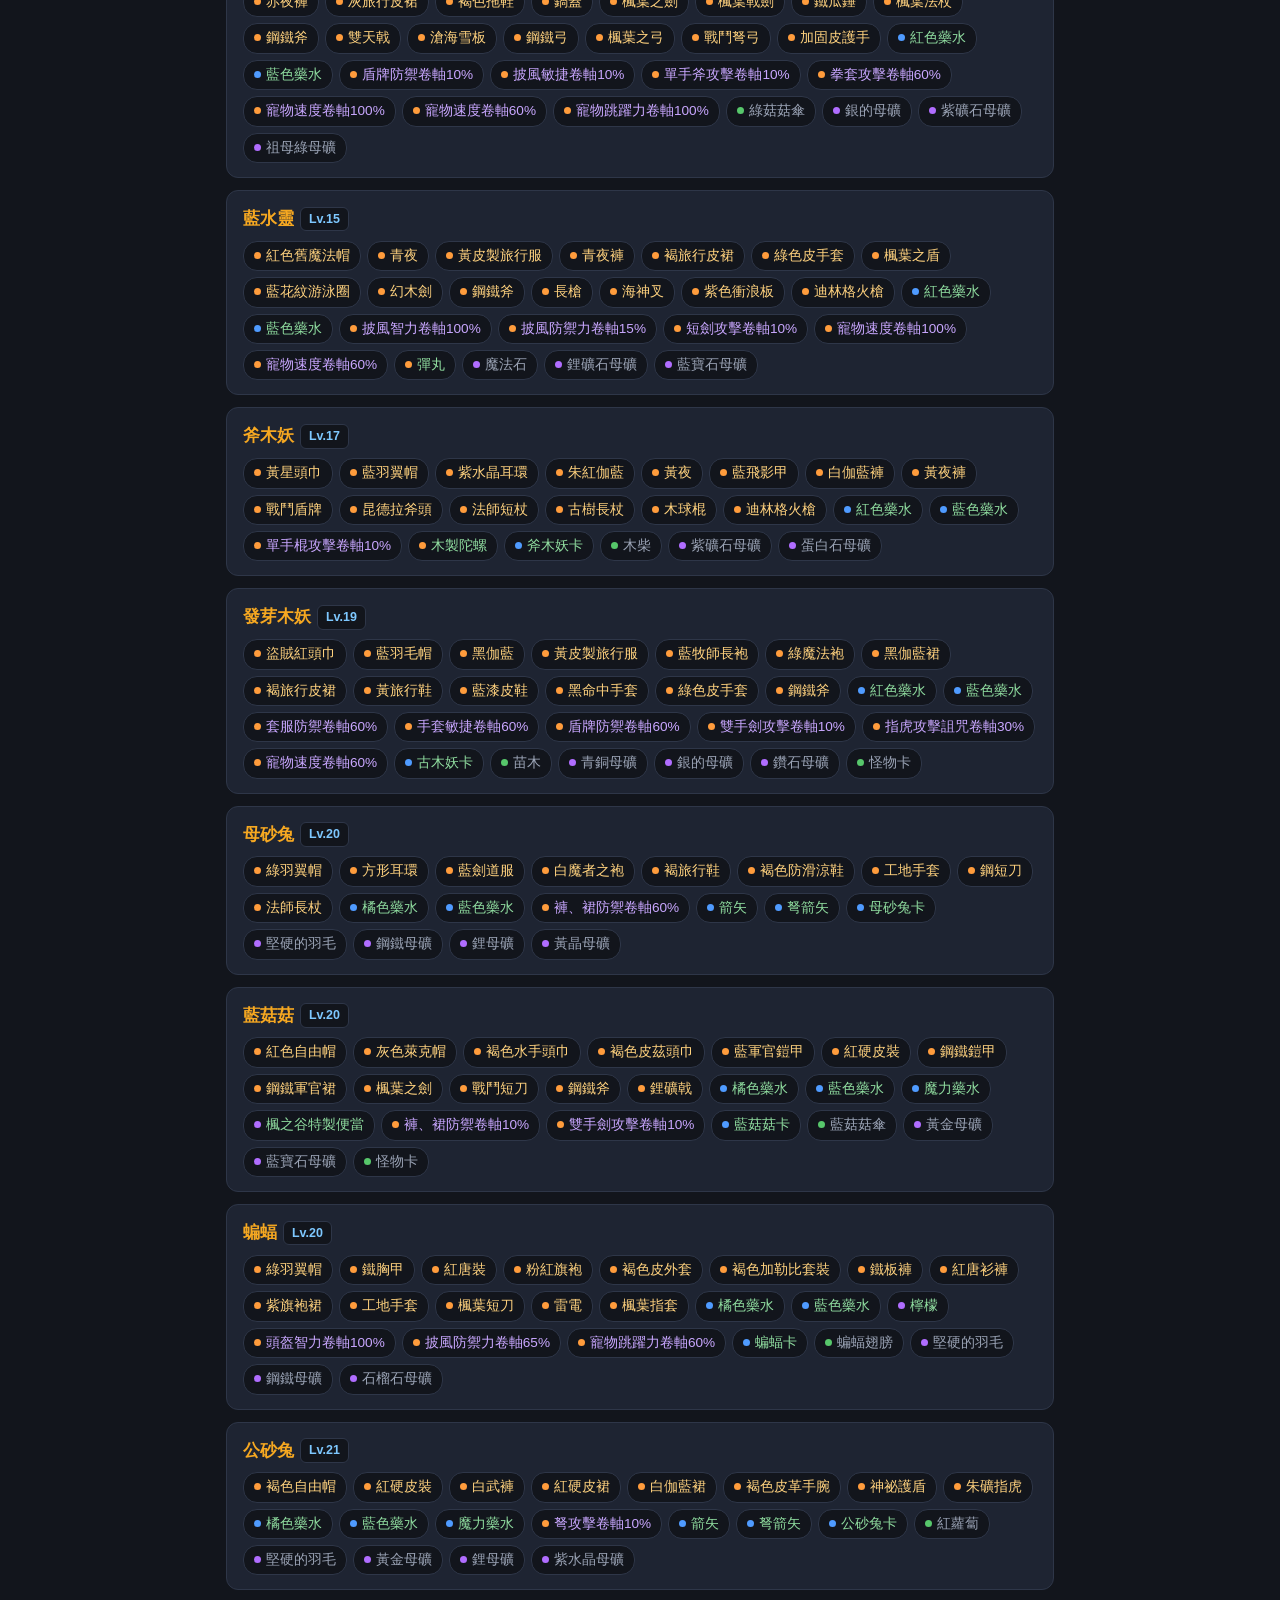
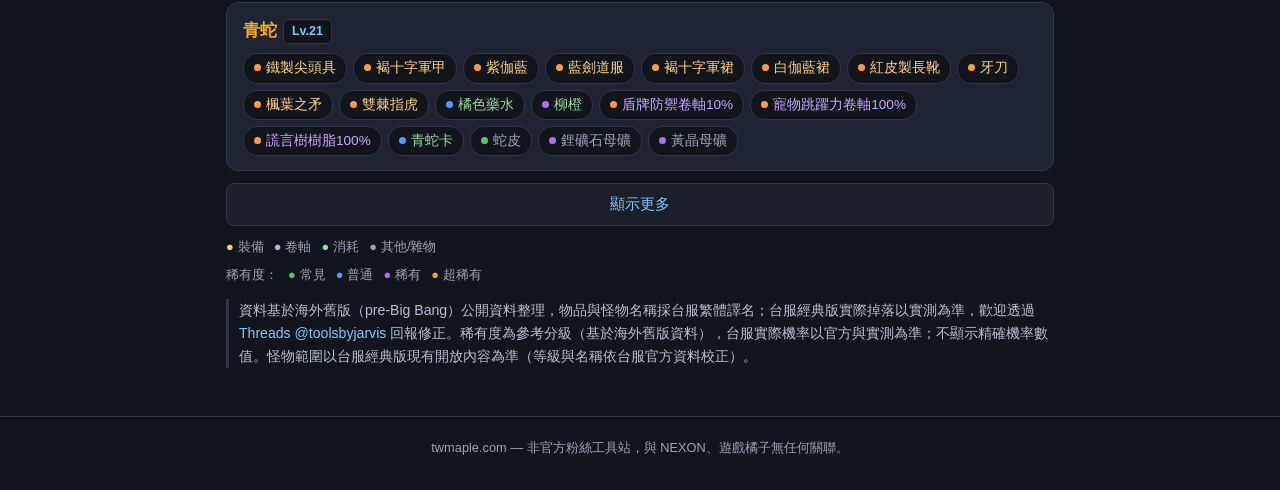
==== commit cc86ceb9: "fix: 怪物等級/譯名依台服經典版官方資料校正（323隻），非經典版怪物隱藏（480隻）" ====
--- a/drop.html
+++ b/drop.html
@@ -4,7 +4,7 @@
 <meta charset="UTF-8">
 <meta name="viewport" content="width=device-width,initial-scale=1">
 <title>楓之谷經典版 怪物掉落查詢｜twmaple</title>
-<meta name="description" content="楓之谷經典版怪物掉落查詢：輸入怪物名查掉落物，或輸入物品名查哪些怪會掉。收錄近 900 隻怪物、3000+ 掉落物品，繁體中文，手機可用。">
+<meta name="description" content="楓之谷經典版怪物掉落查詢：輸入怪物名查掉落物，或輸入物品名查哪些怪會掉。收錄台服經典版 323 隻怪物、繁體中文，手機可用。">
 <link rel="canonical" href="https://twmaple.com/drop.html">
 <link rel="stylesheet" href="style.css">
 <style>
@@ -41,7 +41,7 @@
 </div></header>
 <main><div class="wrap">
   <h1>🎁 怪物掉落查詢</h1>
-  <p class="sub">查怪物會掉什麼，或反查物品是哪些怪掉的。收錄近 900 隻怪物、3000+ 件掉落物品。</p>
+  <p class="sub">查怪物會掉什麼，或反查物品是哪些怪掉的。收錄台服經典版 323 隻怪物，等級以官方資料校正。</p>
 
   <div class="searchbar">
     <input id="q" type="search" placeholder="輸入怪物或物品名，例如：菇菇寶貝、綠水靈、攻擊卷軸…" autocomplete="off">
@@ -61,7 +61,7 @@
   <div class="legend" style="margin-top:6px">
     稀有度：<span class="lr lr0">常見</span><span class="lr lr1">普通</span><span class="lr lr2">稀有</span><span class="lr lr3">超稀有</span>
   </div>
-  <p class="note">資料基於海外舊版（pre-Big Bang）公開資料整理，物品與怪物名稱採台服繁體譯名；台服經典版實際掉落以實測為準，歡迎透過 <a href="https://www.threads.com/@toolsbyjarvis" target="_blank" rel="noopener">Threads @toolsbyjarvis</a> 回報修正。稀有度為參考分級（基於海外舊版資料），台服實際機率以官方與實測為準；不顯示精確機率數值。</p>
+  <p class="note">資料基於海外舊版（pre-Big Bang）公開資料整理，物品與怪物名稱採台服繁體譯名；台服經典版實際掉落以實測為準，歡迎透過 <a href="https://www.threads.com/@toolsbyjarvis" target="_blank" rel="noopener">Threads @toolsbyjarvis</a> 回報修正。稀有度為參考分級（基於海外舊版資料），台服實際機率以官方與實測為準；不顯示精確機率數值。怪物範圍以台服經典版現有開放內容為準（等級與名稱依台服官方資料校正）。</p>
 </div></main>
 <footer><div class="wrap"><p>twmaple.com — 非官方粉絲工具站，與 NEXON、遊戲橘子無任何關聯。</p></div></footer>
 <script>
@@ -71,6 +71,7 @@
 const CATN={equip:'裝備',scroll:'卷軸',use:'消耗',etc:'其他',other:'其他'};
 const RN=['常見','普通','稀有','超稀有'];
 fetch('data/drops.json').then(r=>r.json()).then(d=>{
+  d.mobs=d.mobs.filter(m=>m.in_classic!==false); // 只顯示台服經典版現有怪物
   DATA=d;
   // 反向索引：itemid -> [mob indexes]
   DATA.byItem={};
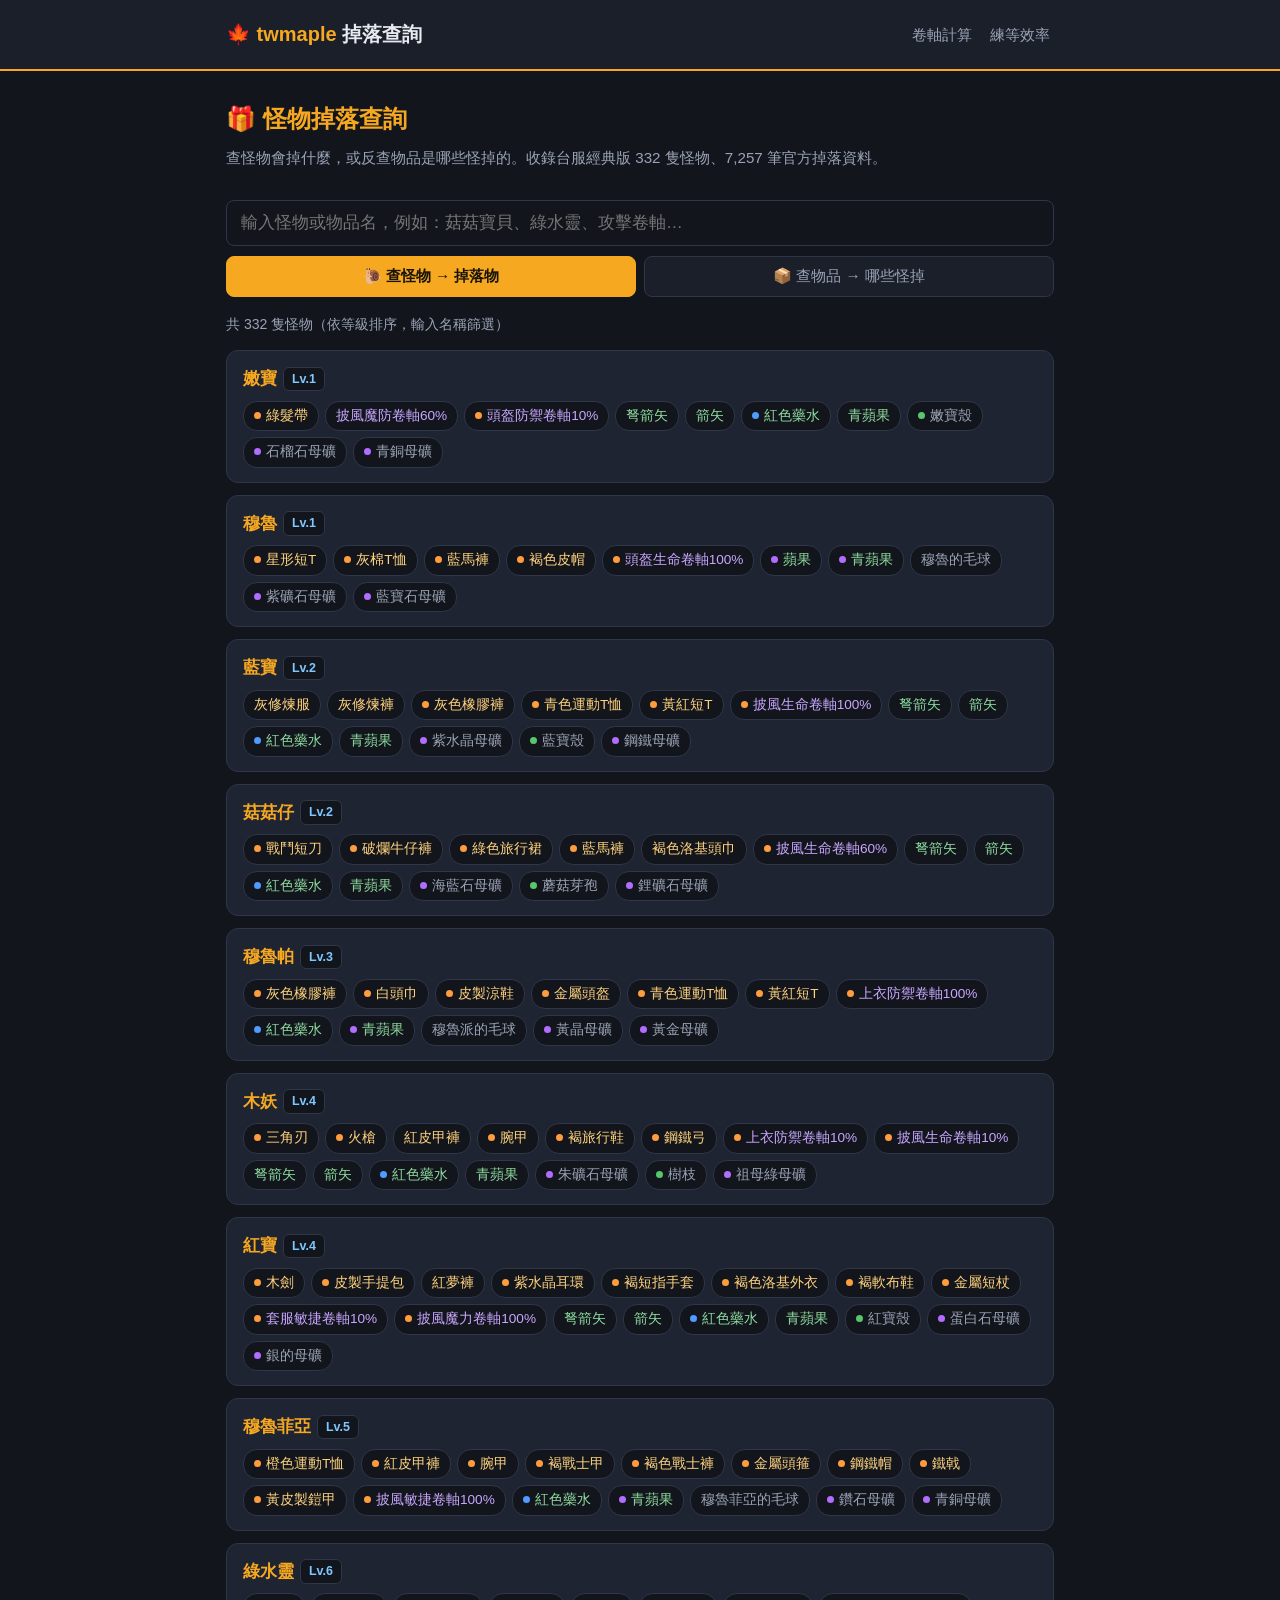
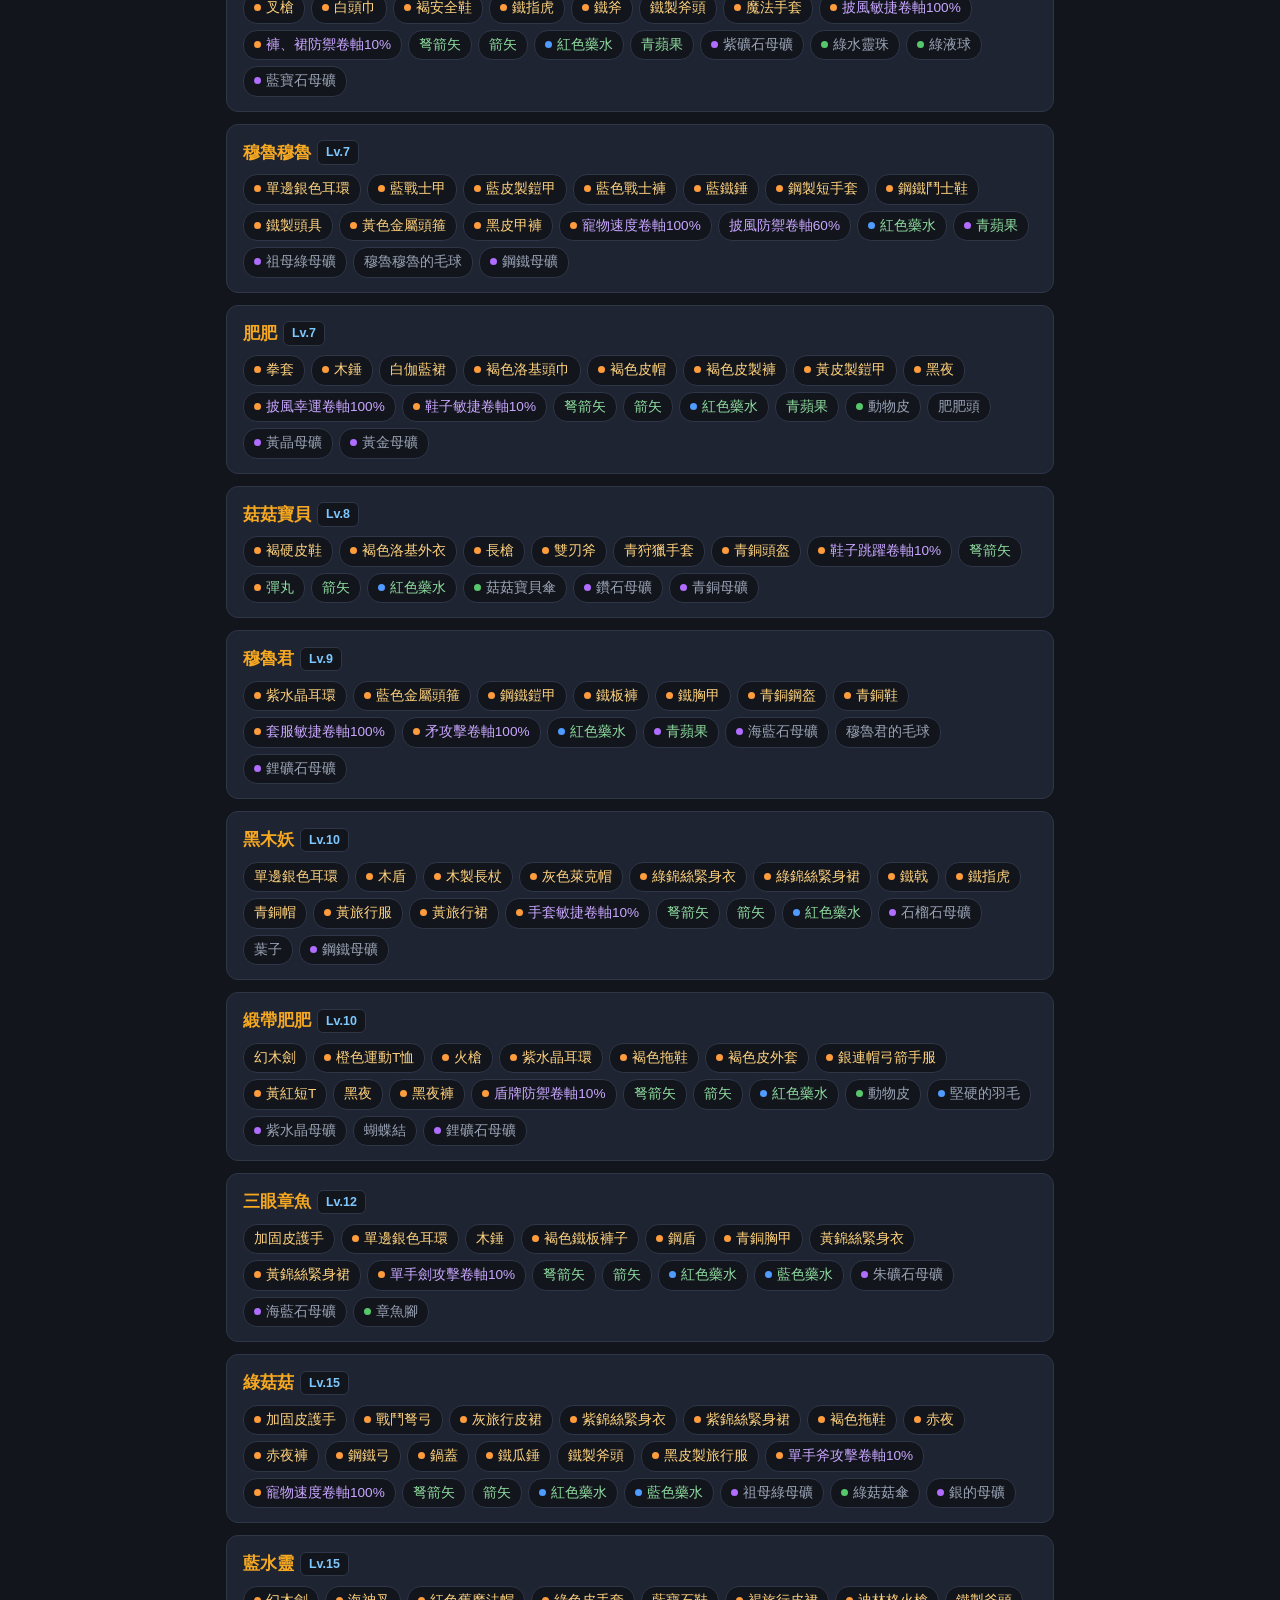
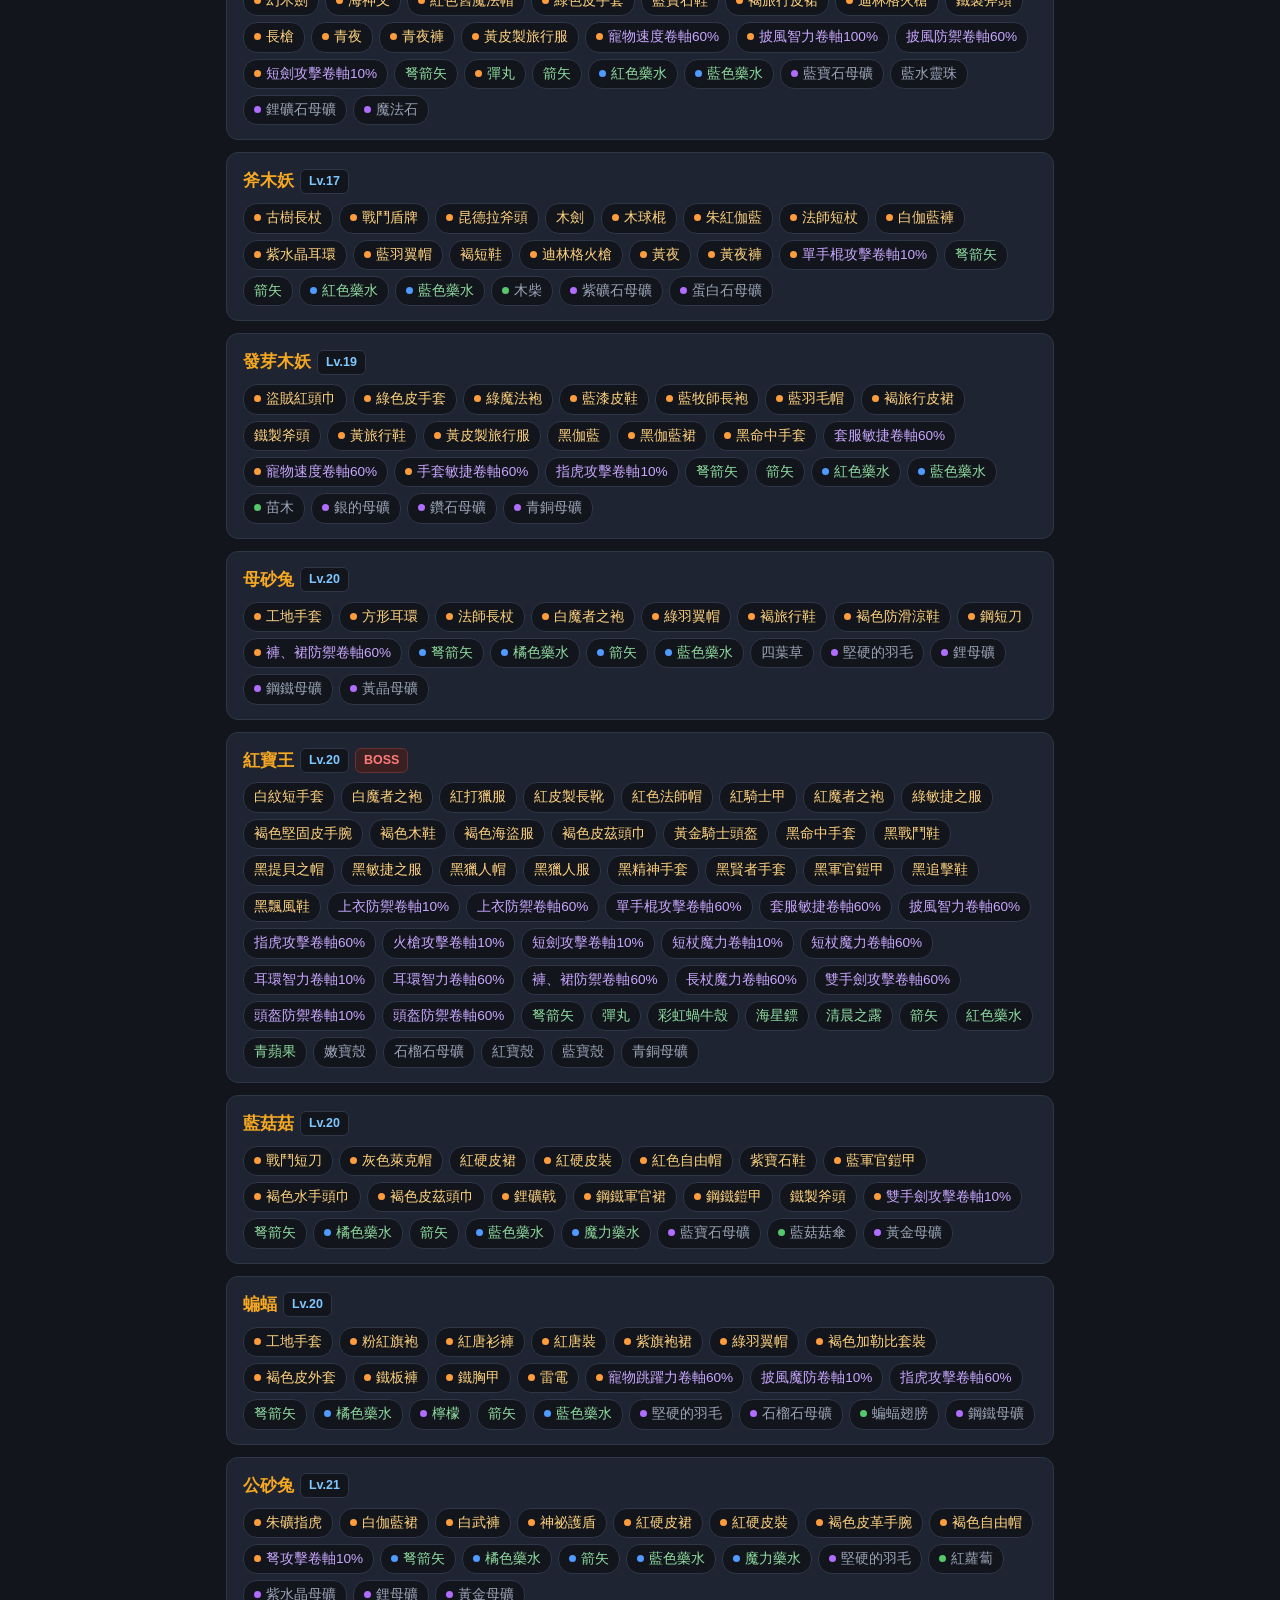
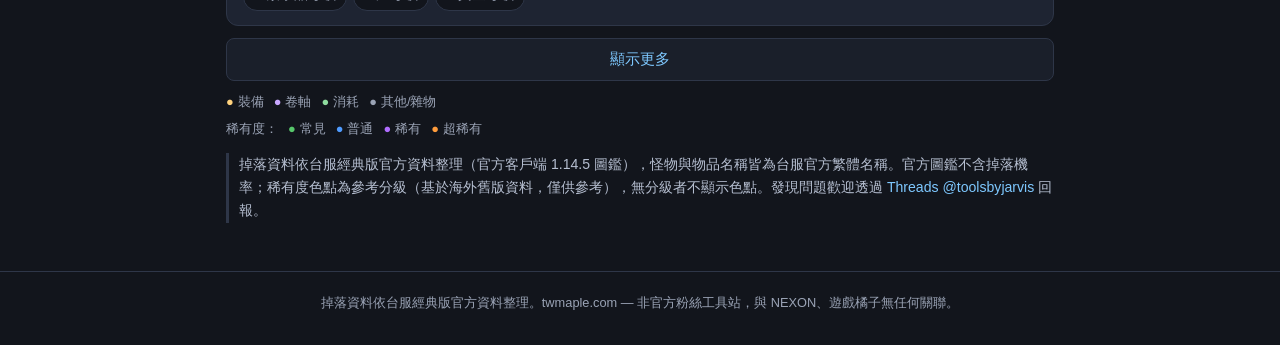
==== commit f7651d62: "掉落資料升級：改用台服經典版官方客戶端1.14.5圖鑑（332怪/7257筆），物品名全為官方繁中" ====
--- a/drop.html
+++ b/drop.html
@@ -41,7 +41,7 @@
 </div></header>
 <main><div class="wrap">
   <h1>🎁 怪物掉落查詢</h1>
-  <p class="sub">查怪物會掉什麼，或反查物品是哪些怪掉的。收錄台服經典版 323 隻怪物，等級以官方資料校正。</p>
+  <p class="sub">查怪物會掉什麼，或反查物品是哪些怪掉的。收錄台服經典版 332 隻怪物、7,257 筆官方掉落資料。</p>
 
   <div class="searchbar">
     <input id="q" type="search" placeholder="輸入怪物或物品名，例如：菇菇寶貝、綠水靈、攻擊卷軸…" autocomplete="off">
@@ -61,15 +61,15 @@
   <div class="legend" style="margin-top:6px">
     稀有度：<span class="lr lr0">常見</span><span class="lr lr1">普通</span><span class="lr lr2">稀有</span><span class="lr lr3">超稀有</span>
   </div>
-  <p class="note">資料基於海外舊版（pre-Big Bang）公開資料整理，物品與怪物名稱採台服繁體譯名；台服經典版實際掉落以實測為準，歡迎透過 <a href="https://www.threads.com/@toolsbyjarvis" target="_blank" rel="noopener">Threads @toolsbyjarvis</a> 回報修正。稀有度為參考分級（基於海外舊版資料），台服實際機率以官方與實測為準；不顯示精確機率數值。怪物範圍以台服經典版現有開放內容為準（等級與名稱依台服官方資料校正）。</p>
+  <p class="note">掉落資料依台服經典版官方資料整理（官方客戶端 1.14.5 圖鑑），怪物與物品名稱皆為台服官方繁體名稱。官方圖鑑不含掉落機率；稀有度色點為參考分級（基於海外舊版資料，僅供參考），無分級者不顯示色點。發現問題歡迎透過 <a href="https://www.threads.com/@toolsbyjarvis" target="_blank" rel="noopener">Threads @toolsbyjarvis</a> 回報。</p>
 </div></main>
-<footer><div class="wrap"><p>twmaple.com — 非官方粉絲工具站，與 NEXON、遊戲橘子無任何關聯。</p></div></footer>
+<footer><div class="wrap"><p>掉落資料依台服經典版官方資料整理。twmaple.com — 非官方粉絲工具站，與 NEXON、遊戲橘子無任何關聯。</p></div></footer>
 <script>
 let DATA=null, mode='mob', shown=0, curList=[];
 const $=id=>document.getElementById(id);
 const hitsEl=$('hits'), countEl=$('count'), moreBtn=$('more'), qEl=$('q');
 const CATN={equip:'裝備',scroll:'卷軸',use:'消耗',etc:'其他',other:'其他'};
-const RN=['常見','普通','稀有','超稀有'];
+const RN=['常見','普通','稀有','超稀有','未分級'];
 fetch('data/drops.json').then(r=>r.json()).then(d=>{
   d.mobs=d.mobs.filter(m=>m.in_classic!==false); // 只顯示台服經典版現有怪物
   DATA=d;
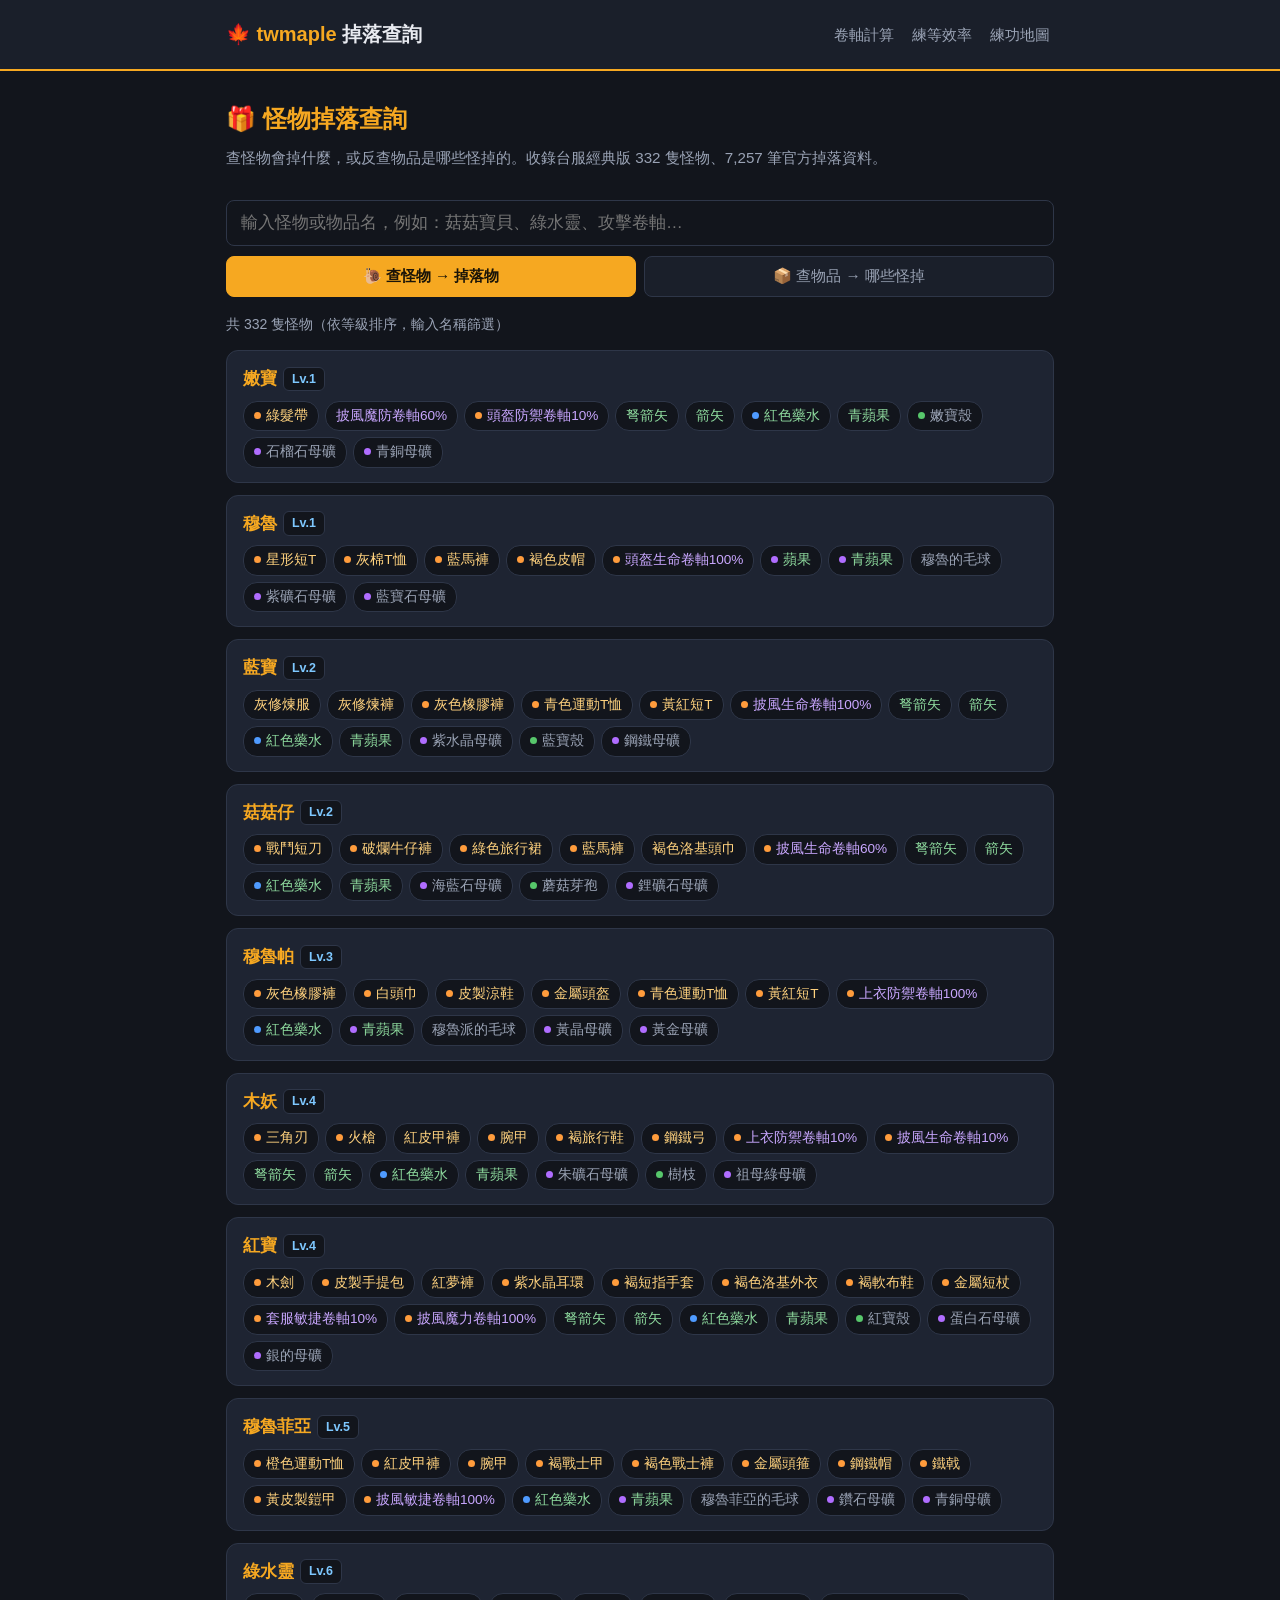
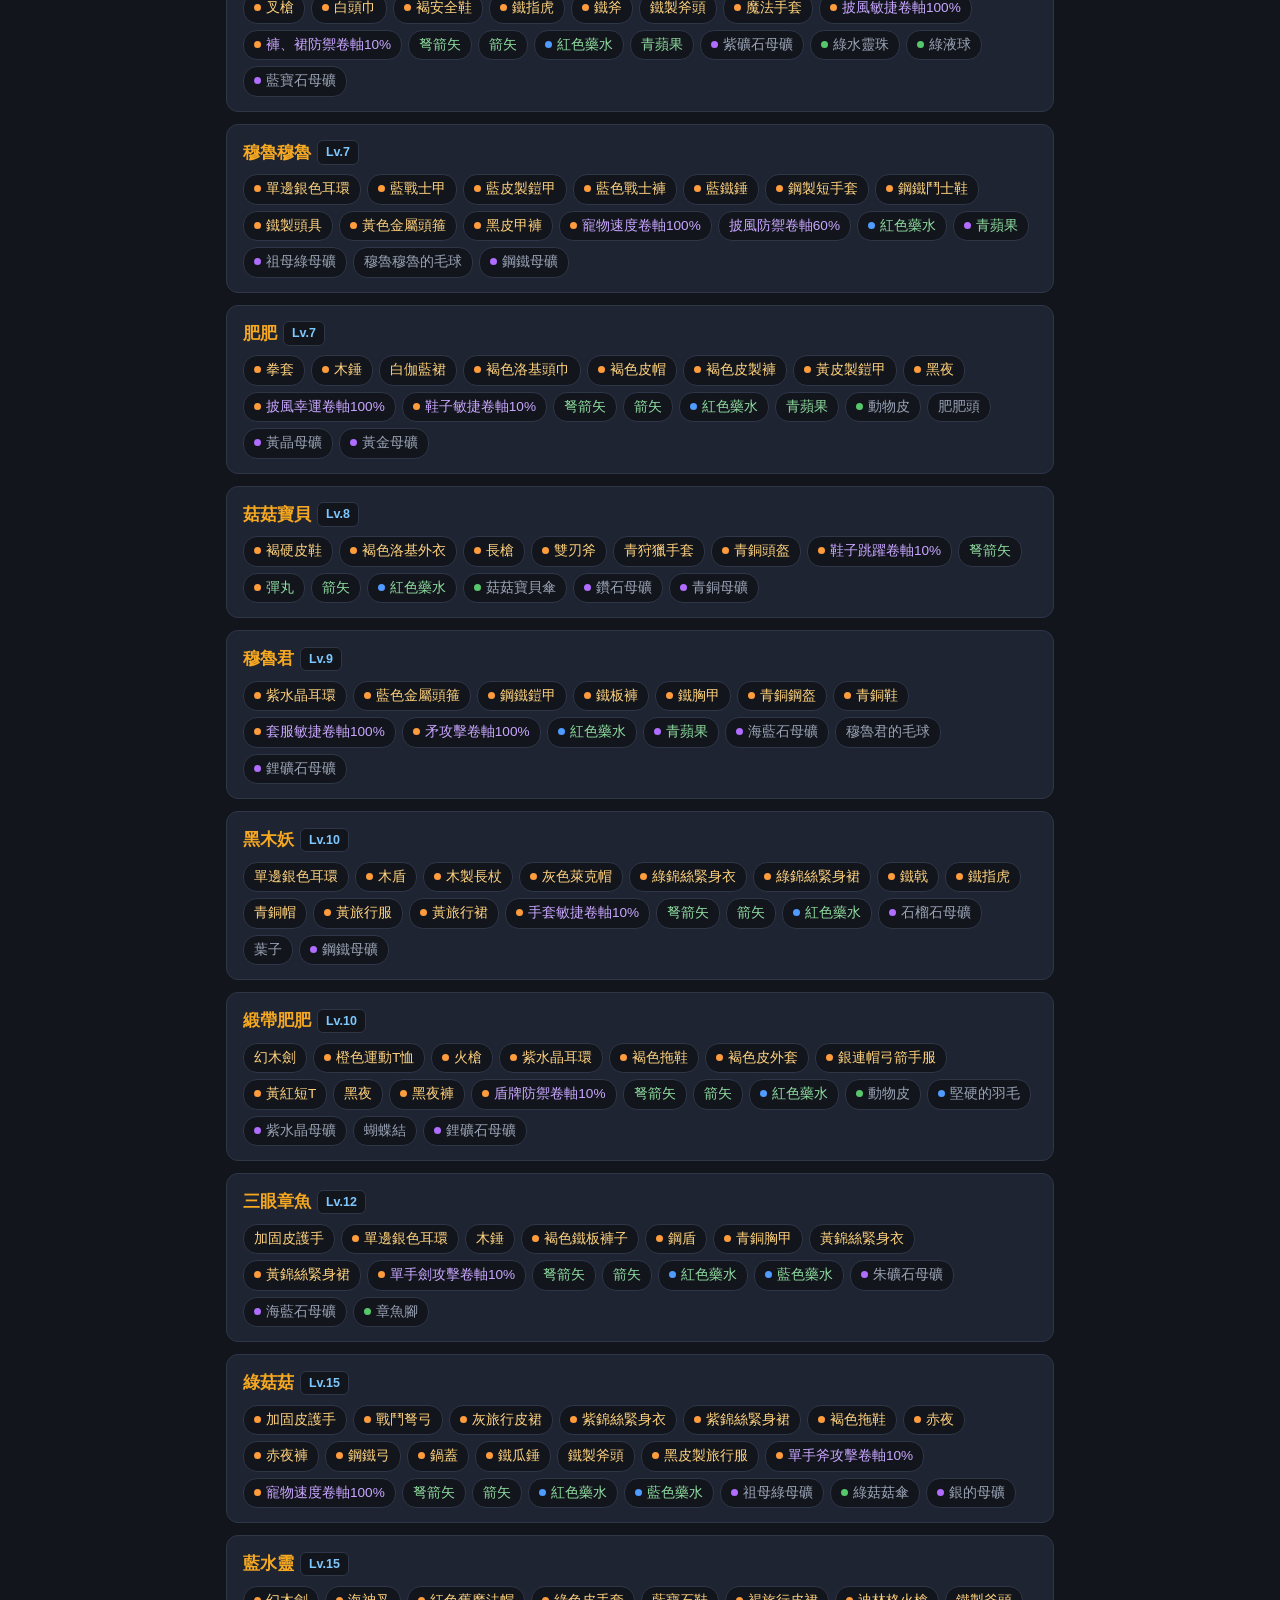
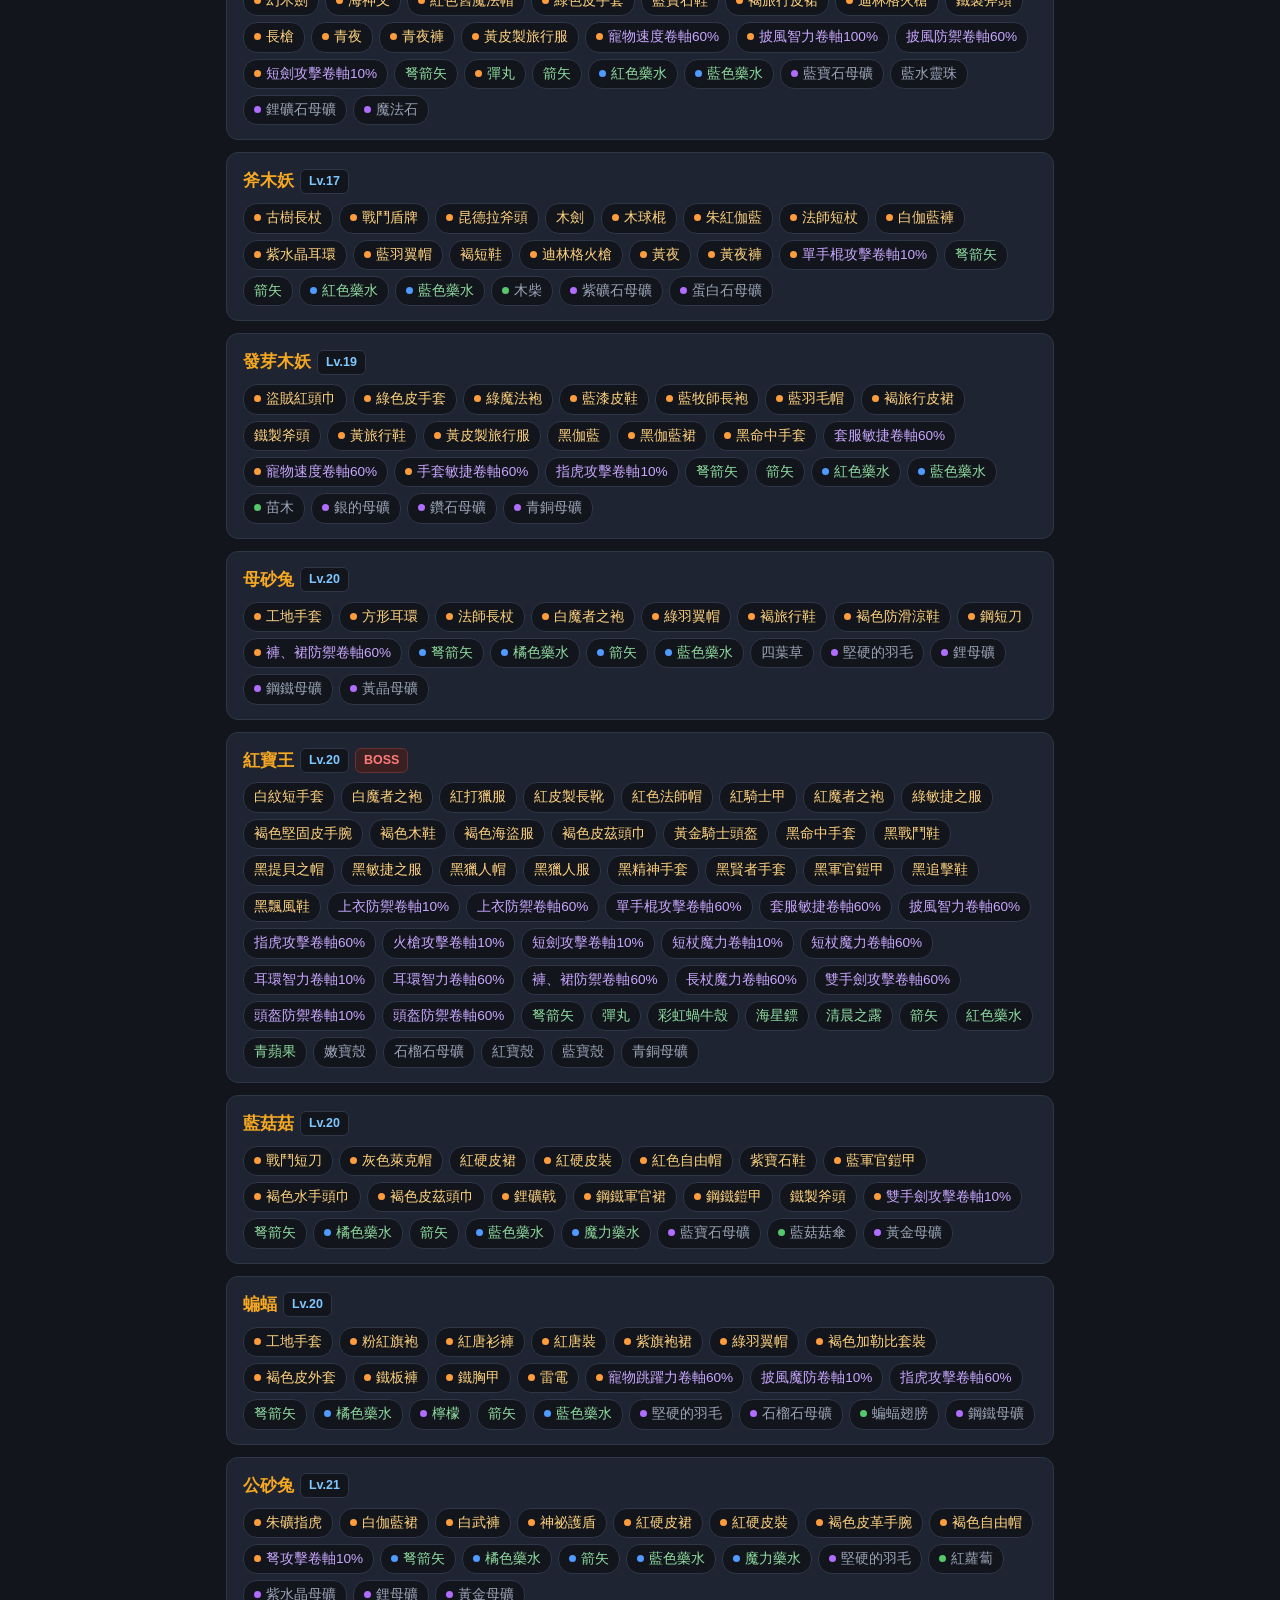
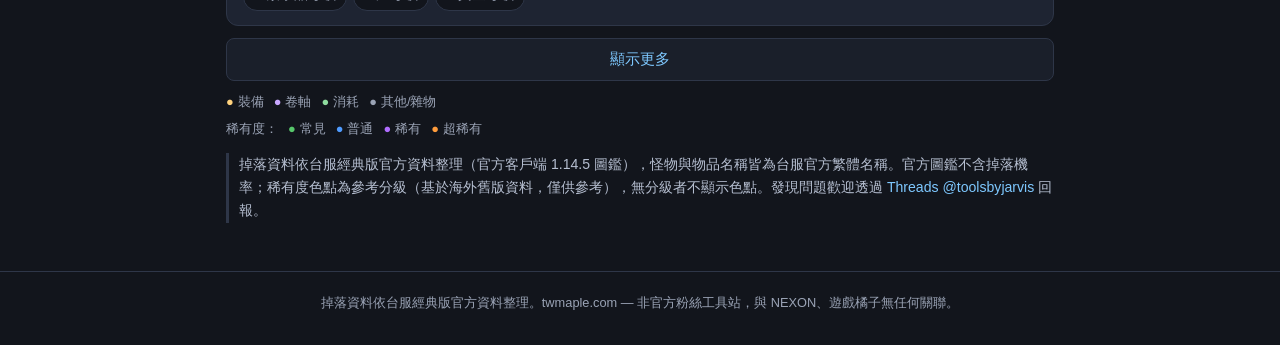
==== commit 8c428b55: "新增練等地圖推薦功能 training.html" ====
--- a/drop.html
+++ b/drop.html
@@ -37,7 +37,7 @@
 <body>
 <header class="site"><div class="wrap">
   <div class="logo"><a href="index.html" style="color:var(--accent)">🍁 twmaple</a> <span>掉落查詢</span></div>
-  <nav class="top"><a href="scroll.html">卷軸計算</a><a href="exp.html">練等效率</a></nav>
+  <nav class="top"><a href="scroll.html">卷軸計算</a><a href="exp.html">練等效率</a><a href="training.html">練功地圖</a></nav>
 </div></header>
 <main><div class="wrap">
   <h1>🎁 怪物掉落查詢</h1>
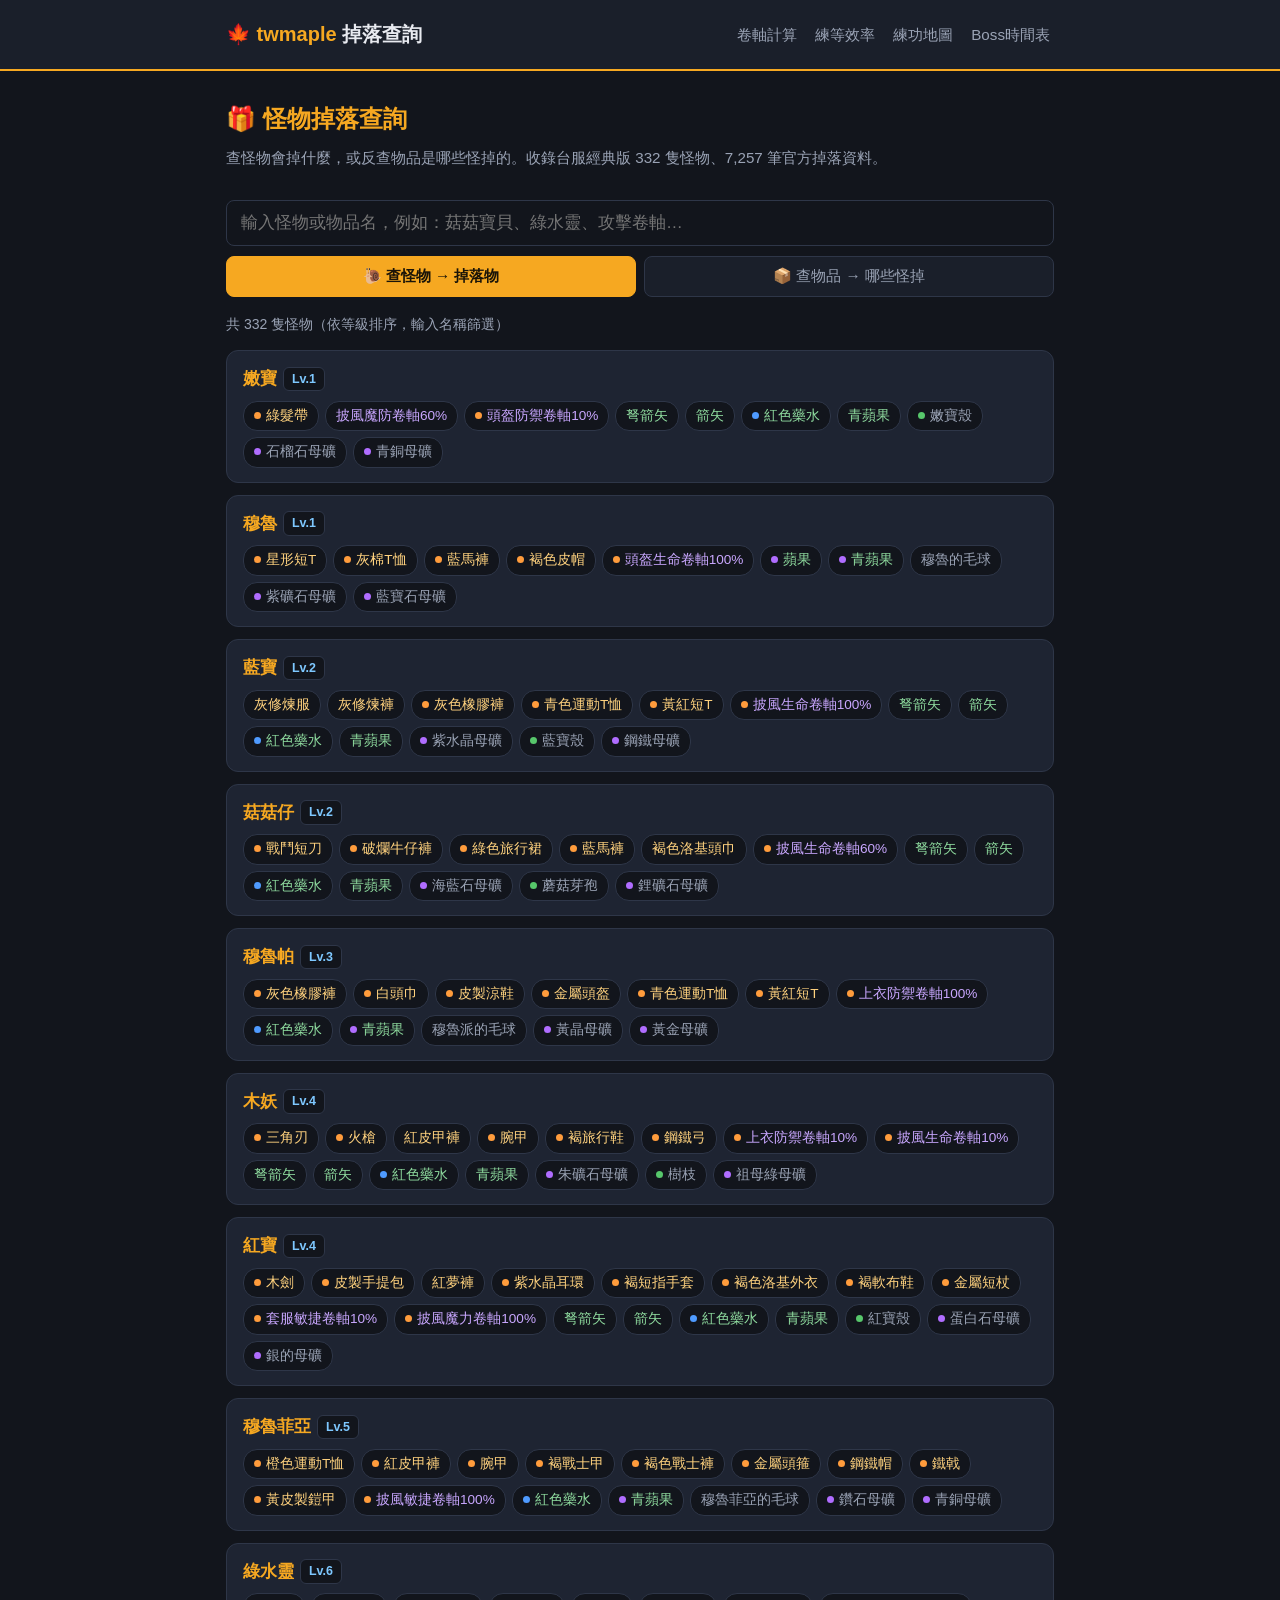
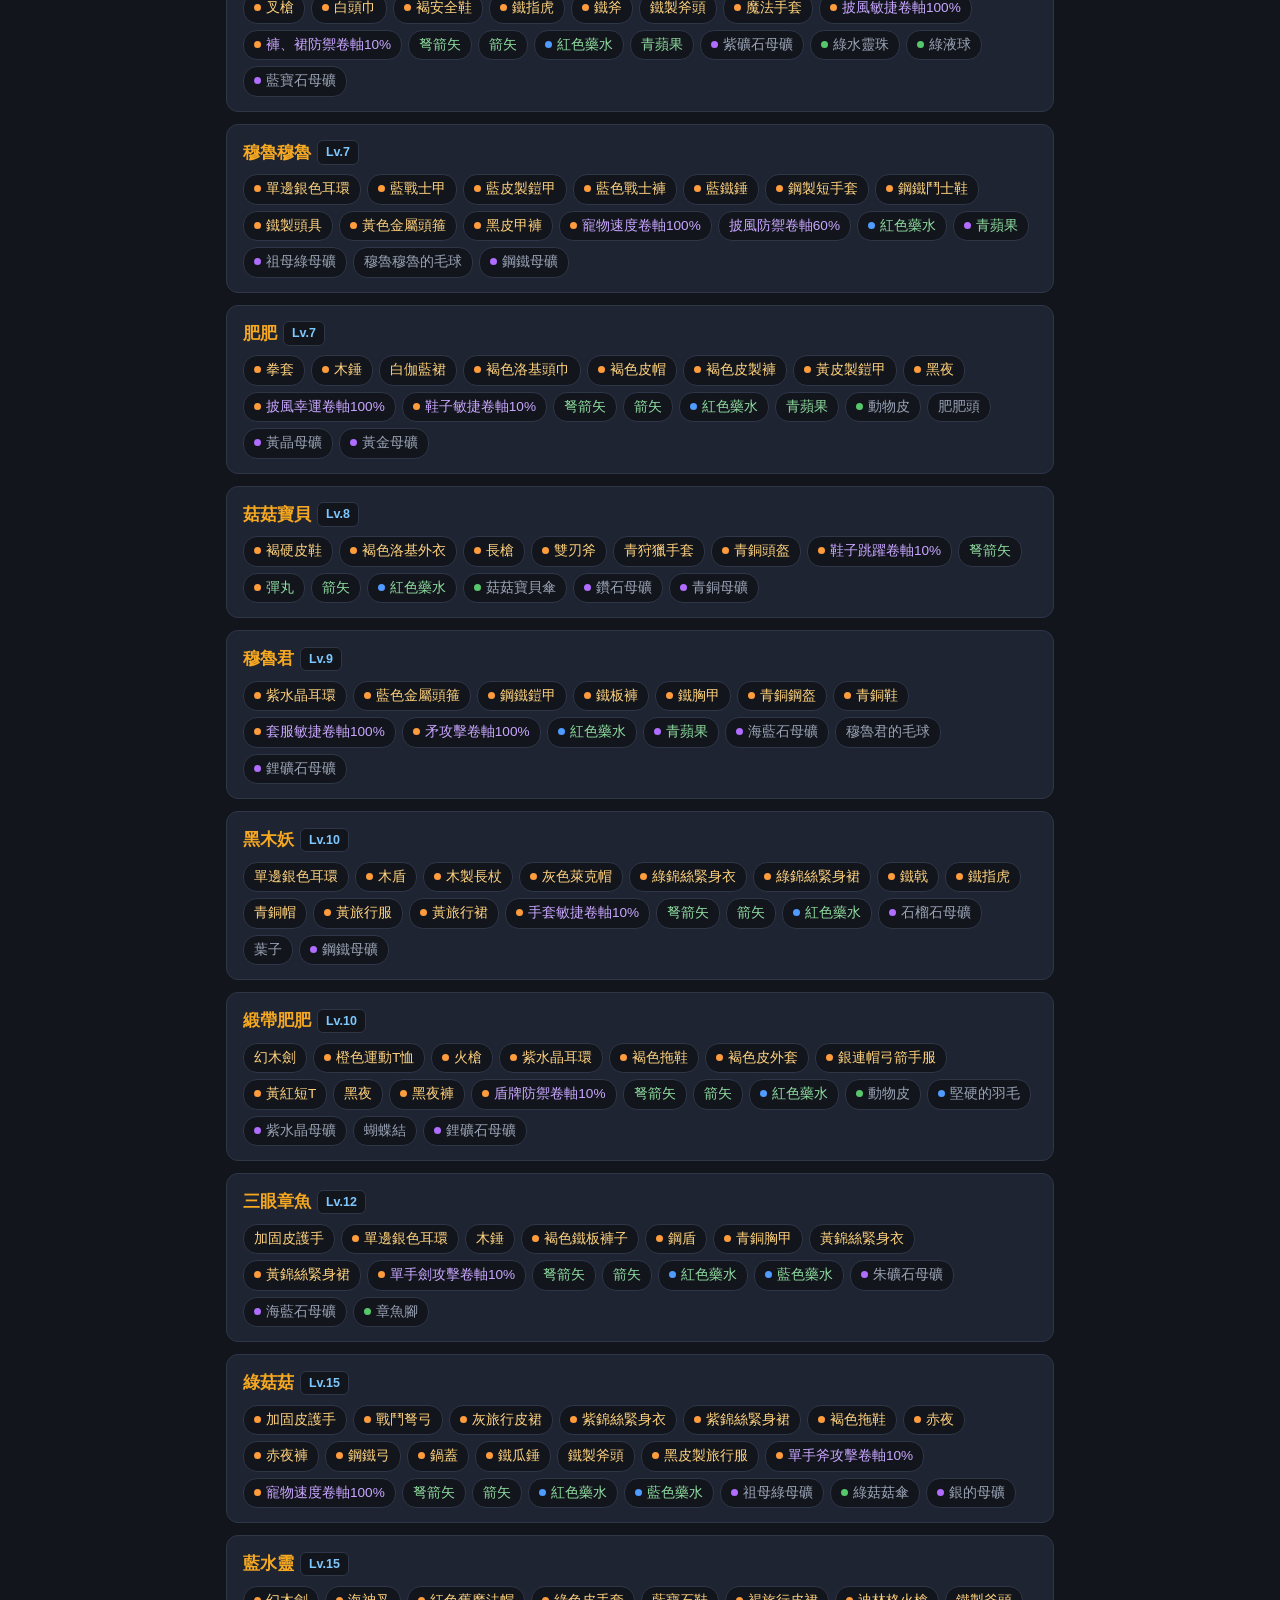
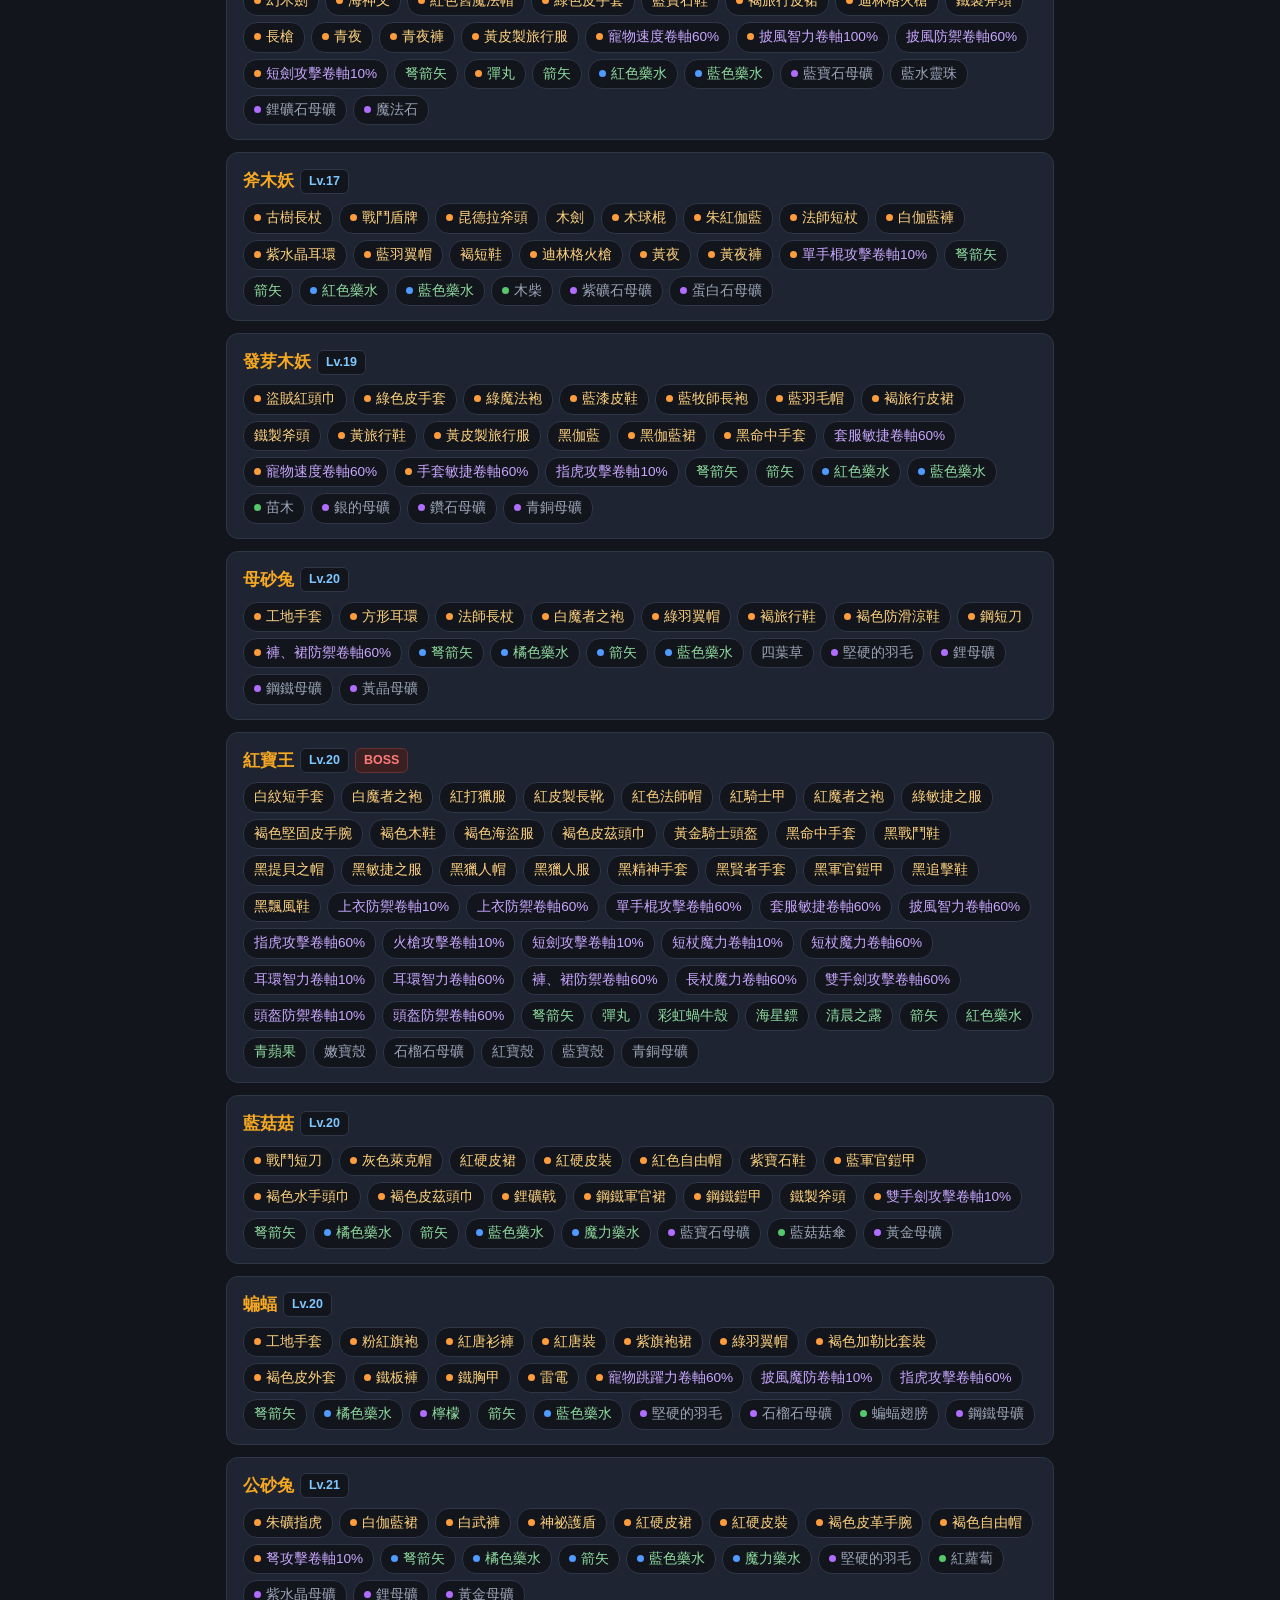
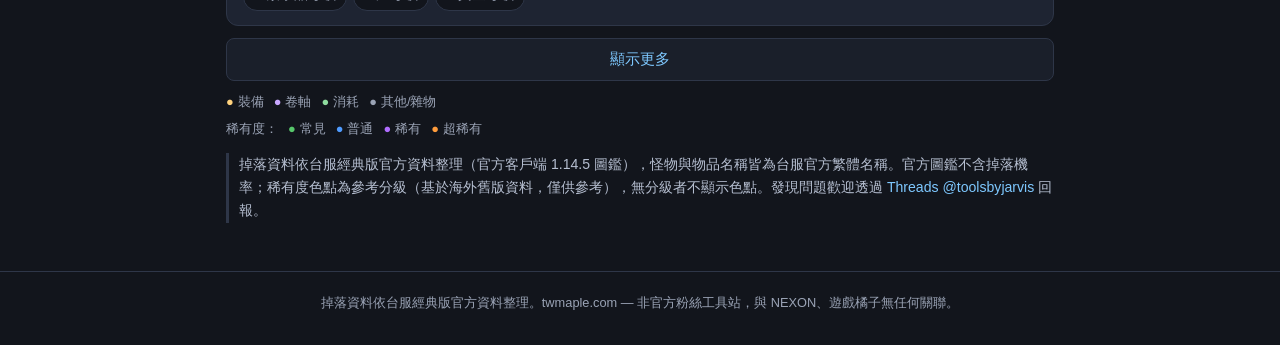
==== commit e1ba5bb4: "新增 Boss/菁英怪時間表頁：8 大 Boss 等級地圖掉落 + 重生倒數計時器" ====
--- a/drop.html
+++ b/drop.html
@@ -37,7 +37,7 @@
 <body>
 <header class="site"><div class="wrap">
   <div class="logo"><a href="index.html" style="color:var(--accent)">🍁 twmaple</a> <span>掉落查詢</span></div>
-  <nav class="top"><a href="scroll.html">卷軸計算</a><a href="exp.html">練等效率</a><a href="training.html">練功地圖</a></nav>
+  <nav class="top"><a href="scroll.html">卷軸計算</a><a href="exp.html">練等效率</a><a href="training.html">練功地圖</a><a href="boss.html">Boss時間表</a></nav>
 </div></header>
 <main><div class="wrap">
   <h1>🎁 怪物掉落查詢</h1>
@@ -117,6 +117,8 @@
 }
 moreBtn.onclick=showMore;
 qEl.addEventListener('input',()=>render());
+const pq=new URLSearchParams(location.search).get('q');
+if(pq){mode='item';$('tabItem').classList.add('on');$('tabMob').classList.remove('on');qEl.value=pq;}
 $('tabMob').onclick=()=>{mode='mob';$('tabMob').classList.add('on');$('tabItem').classList.remove('on');render();};
 $('tabItem').onclick=()=>{mode='item';$('tabItem').classList.add('on');$('tabMob').classList.remove('on');render();};
 hitsEl.addEventListener('click',e=>{
